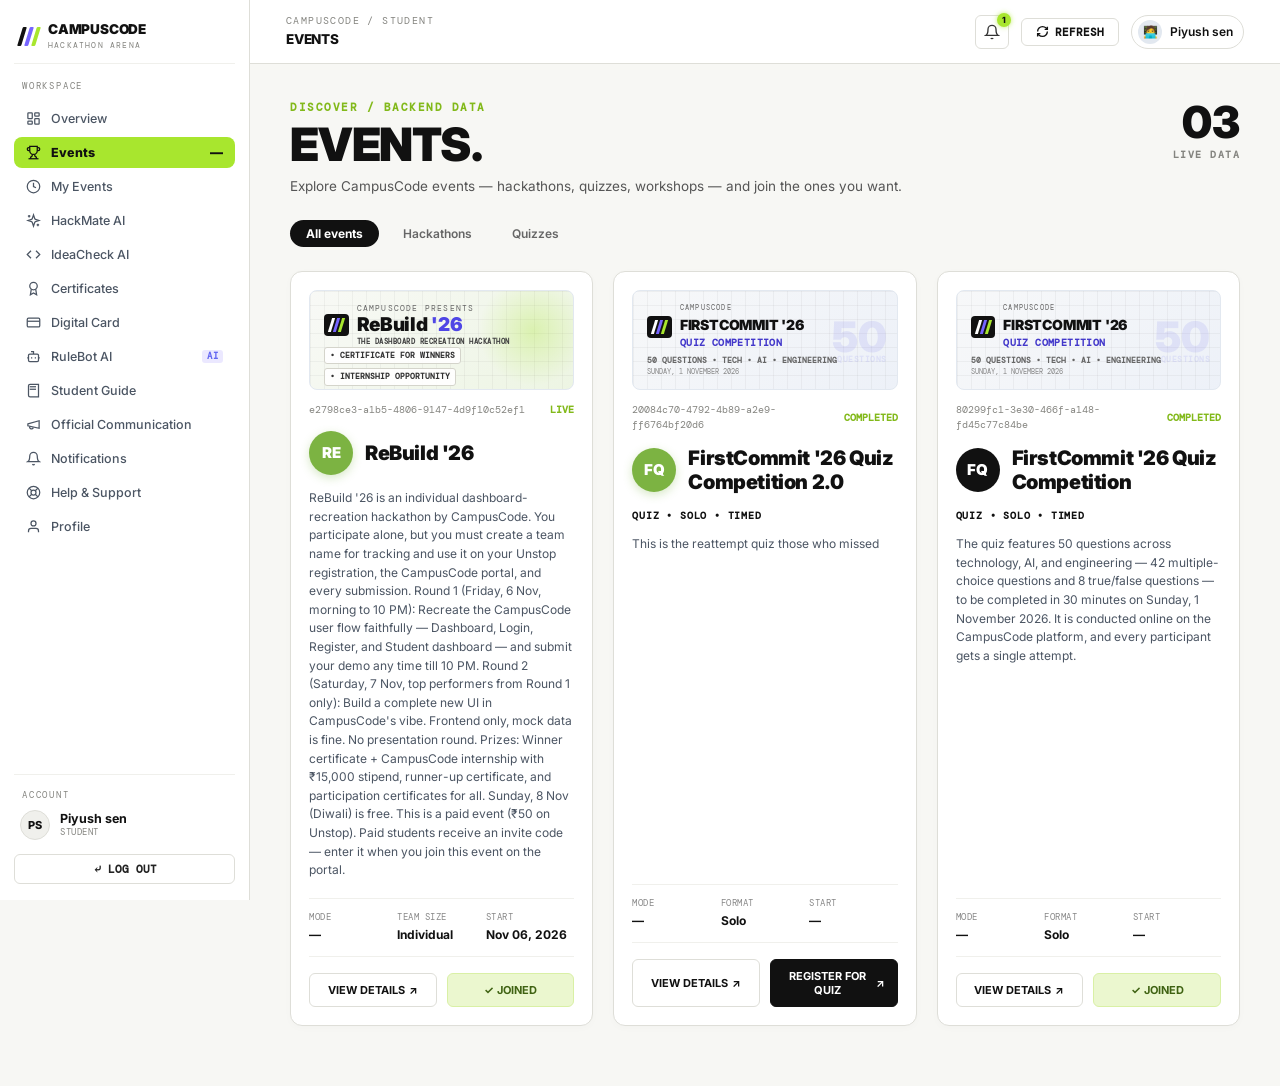
==== pages/student.html @ 217f9ce4 "Add files via upload" ====
<!DOCTYPE html>
<html lang="en">
<head>
  <meta charset="UTF-8">
  <meta name="viewport" content="width=device-width, initial-scale=1.0">
  <title>CampusCode — Student Arena</title>
  <link rel="icon" type="image/svg+xml" href="/favicon.svg?v=2">
  <link rel="preconnect" href="https://fonts.googleapis.com">
  <link rel="preconnect" href="https://fonts.gstatic.com" crossorigin>
  <link href="https://fonts.googleapis.com/css2?family=DM+Mono:ital,wght@0,300;0,400;0,500;0,700;1,400&family=Inter:wght@300;400;500;600;700;800;900&family=Space+Grotesk:wght@400;500;600;700&display=swap" rel="stylesheet">
  <style>
  
    *, *::before, *::after {
      box-sizing: border-box;
      margin: 0;
      padding: 0;
    }

    :root {
      --bg: #f7f7f4;
      --surface: #ffffff;
      --surface-soft: #f0f0ec;
      --text: #111111;
      --text-muted: #858580;
      --border: #deded8;
      --border-light: #e5e5df;
      --lime: #a8e62e;
      --lime-dark: #82b91a;
      --lime-soft: #ebf7cf;
      --lime-text: #3f6212;
      --purple: #7665ff;
      --purple-dark: #4f46e5;
      --sidebar-width: 250px;
      --topbar-height: 64px;
    }

    html, body {
      width: 100%;
      min-height: 100vh;
      background-color: var(--bg);
      color: var(--text);
      font-family: 'Inter', -apple-system, BlinkMacSystemFont, 'Segoe UI', Roboto, sans-serif;
      font-size: 14px;
      line-height: 1.5;
      -webkit-font-smoothing: antialiased;
      -moz-osx-font-smoothing: grayscale;
      overflow-x: hidden;
    }

    button, input, select, textarea {
      font-family: inherit;
    }

    
    .app-layout {
      display: flex;
      min-height: 100vh;
      width: 100%;
    }

    
    .sidebar {
      width: var(--sidebar-width);
      background-color: var(--surface);
      border-right: 1px solid var(--border);
      display: flex;
      flex-direction: column;
      justify-content: space-between;
      flex-shrink: 0;
      position: sticky;
      top: 0;
      height: 100vh;
      overflow-y: auto;
      padding: 20px 14px 16px 14px;
      z-index: 50;
    }

    .sidebar-top {
      display: flex;
      flex-direction: column;
      gap: 16px;
    }

    /* Logo Mark */
    .brand-header {
      display: flex;
      align-items: center;
      gap: 10px;
      padding: 2px 6px 12px 6px;
      text-decoration: none;
      color: var(--text);
      border-bottom: 1px solid #f0f0ec;
    }

    .brand-mark {
      display: inline-flex;
      align-items: center;
      gap: 3px;
    }

    .brand-mark span {
      display: block;
      width: 4px;
      height: 19px;
      border-radius: 1px;
      transform: skewX(-17deg);
    }

    .brand-mark span:nth-child(1) { background-color: #111; }
    .brand-mark span:nth-child(2) { background-color: var(--purple); }
    .brand-mark span:nth-child(3) { background-color: var(--lime); }

    .brand-text strong {
      font-size: 13.5px;
      font-weight: 900;
      letter-spacing: -0.2px;
      display: block;
      line-height: 1.1;
      color: #111;
    }

    .brand-text small {
      font-family: 'DM Mono', monospace;
      font-size: 8px;
      letter-spacing: 1.2px;
      color: var(--text-muted);
      display: block;
      margin-top: 2px;
    }

    .nav-section-label {
      font-family: 'DM Mono', monospace;
      font-size: 9px;
      letter-spacing: 1.8px;
      color: var(--text-muted);
      padding: 0 8px;
      margin-bottom: -6px;
      text-transform: uppercase;
    }

    /* Navigation Items */
    .nav-list {
      display: flex;
      flex-direction: column;
      gap: 3px;
      list-style: none;
    }

    .nav-item-btn {
      width: 100%;
      display: flex;
      align-items: center;
      justify-content: space-between;
      padding: 8px 12px;
      background: transparent;
      border: none;
      border-radius: 8px;
      color: #4b5563;
      font-size: 12.5px;
      font-weight: 500;
      cursor: pointer;
      text-align: left;
      transition: background 0.15s ease, color 0.15s ease, transform 0.1s ease;
    }

    .nav-item-btn:hover {
      background: #f7f7f4;
      color: #111;
    }

    .nav-item-btn .nav-left {
      display: flex;
      align-items: center;
      gap: 10px;
    }

    .nav-item-btn svg {
      width: 15px;
      height: 15px;
      stroke-width: 2;
      color: currentColor;
      flex-shrink: 0;
    }

    /* Active Nav Item: Pure Lime Pill with Right Arrow/Dash */
    .nav-item-btn.active {
      background-color: var(--lime);
      color: #111;
      font-weight: 800;
    }

    .nav-item-btn .indicator {
      display: none;
      font-size: 13px;
      font-weight: 900;
      line-height: 1;
    }

    .nav-item-btn.active .indicator {
      display: inline-block;
    }

    .ai-badge {
      background: rgba(118, 101, 255, 0.15);
      color: #6366f1;
      font-family: 'DM Mono', monospace;
      font-size: 8.5px;
      font-weight: 800;
      padding: 1px 5px;
      border-radius: 3px;
      letter-spacing: 0.5px;
    }

    /* Sidebar Bottom: Account Section */
    .sidebar-bottom {
      border-top: 1px solid #f0f0ec;
      padding-top: 14px;
      display: flex;
      flex-direction: column;
      gap: 10px;
    }

    .user-profile-row {
      display: flex;
      align-items: center;
      gap: 10px;
      padding: 4px 6px;
    }

    .user-avatar-circle {
      width: 30px;
      height: 30px;
      border-radius: 50%;
      background: #f0f0ec;
      border: 1px solid var(--border);
      color: #111;
      font-weight: 800;
      font-size: 11px;
      display: flex;
      align-items: center;
      justify-content: center;
      flex-shrink: 0;
    }

    .user-info-text strong {
      display: block;
      font-size: 12.5px;
      font-weight: 700;
      color: #111;
      line-height: 1.2;
    }

    .user-info-text small {
      display: block;
      font-family: 'DM Mono', monospace;
      font-size: 9px;
      color: var(--text-muted);
      letter-spacing: 0.5px;
    }

    .logout-btn {
      width: 100%;
      padding: 7px 12px;
      background: #fff;
      border: 1px solid var(--border);
      border-radius: 6px;
      font-family: 'DM Mono', monospace;
      font-size: 11px;
      font-weight: 700;
      color: #222;
      cursor: pointer;
      display: flex;
      align-items: center;
      justify-content: center;
      gap: 6px;
      transition: background 0.15s, border-color 0.15s;
    }

    .logout-btn:hover {
      background: #f7f7f4;
      border-color: #cfcfc8;
    }

    
    .main-wrapper {
      flex: 1;
      display: flex;
      flex-direction: column;
      min-width: 0;
    }

    .topbar {
      height: var(--topbar-height);
      background-color: var(--surface);
      border-bottom: 1px solid var(--border);
      display: flex;
      align-items: center;
      justify-content: space-between;
      padding: 0 36px;
      position: sticky;
      top: 0;
      z-index: 40;
    }

    .topbar-left {
      display: flex;
      flex-direction: column;
    }

    .topbar-breadcrumb {
      font-family: 'DM Mono', monospace;
      font-size: 9.5px;
      letter-spacing: 1.4px;
      color: var(--text-muted);
      text-transform: uppercase;
    }

    .topbar-title {
      font-size: 13.5px;
      font-weight: 800;
      letter-spacing: -0.2px;
      color: #111;
      margin-top: 1px;
      text-transform: uppercase;
    }

    .topbar-right {
      display: flex;
      align-items: center;
      gap: 12px;
    }

    .bell-btn {
      position: relative;
      width: 34px;
      height: 34px;
      border-radius: 6px;
      background: #fff;
      border: 1px solid var(--border);
      display: flex;
      align-items: center;
      justify-content: center;
      cursor: pointer;
      color: #333;
    }

    .bell-badge {
      position: absolute;
      top: -3px;
      right: -3px;
      background: var(--lime);
      color: #111;
      font-size: 8.5px;
      font-weight: 800;
      width: 14px;
      height: 14px;
      border-radius: 50%;
      display: flex;
      align-items: center;
      justify-content: center;
      box-shadow: 0 0 5px rgba(168, 230, 46, 0.7);
    }

    .refresh-btn {
      display: flex;
      align-items: center;
      gap: 6px;
      padding: 6px 14px;
      background: #fff;
      border: 1px solid var(--border);
      border-radius: 6px;
      font-family: 'DM Mono', monospace;
      font-size: 11px;
      font-weight: 700;
      color: #111;
      cursor: pointer;
      transition: background 0.15s;
    }

    .refresh-btn:hover {
      background: #f7f7f4;
    }

    .topbar-user {
      display: flex;
      align-items: center;
      gap: 8px;
      padding: 4px 10px 4px 6px;
      background: #fff;
      border: 1px solid var(--border);
      border-radius: 30px;
    }

    .topbar-user-avatar {
      width: 24px;
      height: 24px;
      border-radius: 50%;
      background: #e2e8f0;
      display: flex;
      align-items: center;
      justify-content: center;
      font-size: 12px;
    }

    .topbar-user-name {
      font-size: 12px;
      font-weight: 600;
      color: #111;
    }

    /* ----------------------------------------------------
       CONTENT CANVAS & TAB VIEWS
       ---------------------------------------------------- */
    .view-container {
      padding: 36px 40px 60px 40px;
      flex: 1;
    }

    .tab-view {
      display: none;
      animation: fadeIn 0.2s ease-out;
    }

    .tab-view.active {
      display: block;
    }

    @keyframes fadeIn {
      from { opacity: 0; transform: translateY(6px); }
      to { opacity: 1; transform: translateY(0); }
    }

    /* Standard View Hader */
    .view-header {
      display: flex;
      justify-content: space-between;
      align-items: flex-start;
      margin-bottom: 24px;
    }

    .view-sub-tag {
      font-family: 'DM Mono', monospace;
      font-size: 10.5px;
      font-weight: 700;
      letter-spacing: 1.5px;
      color: var(--lime-dark);
      text-transform: uppercase;
      display: block;
      margin-bottom: 4px;
    }

    .view-title {
      font-size: 46px;
      font-weight: 900;
      letter-spacing: -1.2px;
      line-height: 1.05;
      color: #111;
      margin-bottom: 8px;
    }

    .view-desc {
      color: #555;
      font-size: 13.5px;
      max-width: 680px;
    }

    .live-data-counter {
      text-align: right;
    }

    .live-data-number {
      font-size: 44px;
      font-weight: 900;
      line-height: 1;
      color: #111;
    }

    .live-data-label {
      font-family: 'DM Mono', monospace;
      font-size: 9.5px;
      font-weight: 700;
      letter-spacing: 1.5px;
      color: var(--text-muted);
      margin-top: 4px;
      display: block;
      text-transform: uppercase;
    }

    
    .filter-pills-row {
      display: flex;
      gap: 8px;
      margin-bottom: 24px;
    }

    .filter-pill {
      border: none;
      padding: 6px 16px;
      border-radius: 20px;
      font-size: 12px;
      font-weight: 600;
      cursor: pointer;
      background: transparent;
      color: #666;
      transition: all 0.15s;
    }

    .filter-pill.active {
      background: #111;
      color: #fff;
      font-weight: 700;
    }

    .events-grid {
      display: grid;
      grid-template-columns: repeat(3, 1fr);
      gap: 20px;
    }

    @media (max-width: 1200px) {
      .events-grid { grid-template-columns: repeat(2, 1fr); }
    }
    @media (max-width: 800px) {
      .events-grid { grid-template-columns: 1fr; }
    }

    .event-card {
      background: var(--surface);
      border: 1px solid var(--border);
      border-radius: 12px;
      padding: 18px;
      display: flex;
      flex-direction: column;
      justify-content: space-between;
      min-height: 520px;
      box-shadow: 0 2px 8px rgba(0,0,0,0.02);
    }

    /* Banner Components */
    .card-banner {
      width: 100%;
      height: 100px;
      border-radius: 8px;
      border: 1px solid #e2e8f0;
      position: relative;
      overflow: hidden;
      padding: 12px 14px;
      display: flex;
      flex-direction: column;
      justify-content: space-between;
      box-sizing: border-box;
      margin-bottom: 12px;
    }

    .card-banner-grid {
      position: absolute;
      top: 0; left: 0; right: 0; bottom: 0;
      background-image: linear-gradient(to right, rgba(0,0,0,0.04) 1px, transparent 1px), linear-gradient(to bottom, rgba(0,0,0,0.04) 1px, transparent 1px);
      background-size: 14px 14px;
      pointer-events: none;
    }

    .card-meta-bar {
      display: flex;
      justify-content: space-between;
      align-items: center;
      margin-bottom: 14px;
    }

    .card-hex-code {
      font-family: 'DM Mono', monospace;
      font-size: 10px;
      color: #858580;
    }

    .card-status-live {
      font-family: 'DM Mono', monospace;
      font-size: 10px;
      font-weight: 700;
      color: var(--lime-dark);
    }

    .card-title-row {
      display: flex;
      align-items: center;
      gap: 12px;
      margin-bottom: 14px;
    }

    .circle-avatar-badge {
      width: 44px;
      height: 44px;
      border-radius: 50%;
      display: flex;
      align-items: center;
      justify-content: center;
      font-weight: 900;
      font-size: 15px;
      flex-shrink: 0;
    }

    .circle-avatar-badge.green {
      background: #7cb342;
      color: #fff;
      box-shadow: 0 3px 10px rgba(124, 179, 66, 0.3);
    }

    .circle-avatar-badge.dark {
      background: #111;
      color: #fff;
    }

    .event-card-heading {
      font-size: 20px;
      font-weight: 900;
      letter-spacing: -0.4px;
      color: #111;
      line-height: 1.2;
    }

    .card-sub-mode {
      font-family: 'DM Mono', monospace;
      font-size: 10px;
      font-weight: 700;
      color: #111;
      letter-spacing: 0.8px;
      margin-top: 2px;
      margin-bottom: 12px;
    }

    .event-card-desc {
      font-size: 12px;
      color: #4b5563;
      line-height: 1.55;
      margin-bottom: 18px;
    }

    .card-stats-row {
      display: grid;
      grid-template-columns: repeat(3, 1fr);
      padding: 12px 0;
      border-top: 1px solid #f0f0ec;
      border-bottom: 1px solid #f0f0ec;
      margin-bottom: 16px;
    }

    .card-stat-col small {
      display: block;
      font-family: 'DM Mono', monospace;
      font-size: 9px;
      color: #888;
      letter-spacing: 0.5px;
      text-transform: uppercase;
      margin-bottom: 2px;
    }

    .card-stat-col strong {
      display: block;
      font-size: 12px;
      font-weight: 700;
      color: #111;
    }

    .card-actions-row {
      display: flex;
      gap: 10px;
    }

    .btn-view-details {
      flex: 1;
      padding: 9px 12px;
      background: #fff;
      border: 1px solid var(--border);
      border-radius: 6px;
      font-size: 11px;
      font-weight: 700;
      color: #111;
      cursor: pointer;
      display: inline-flex;
      align-items: center;
      justify-content: center;
      gap: 4px;
      transition: background 0.15s;
    }

    .btn-view-details:hover {
      background: #f7f7f4;
    }

    .btn-joined {
      flex: 1;
      padding: 9px 12px;
      background: var(--lime-soft);
      border: 1px solid #d9f0a5;
      border-radius: 6px;
      font-size: 11px;
      font-weight: 700;
      color: var(--lime-text);
      cursor: default;
      display: inline-flex;
      align-items: center;
      justify-content: center;
      gap: 4px;
    }

    .btn-register-dark {
      flex: 1;
      padding: 9px 12px;
      background: #111;
      border: 1px solid #111;
      border-radius: 6px;
      font-size: 11px;
      font-weight: 700;
      color: #fff;
      cursor: pointer;
      display: inline-flex;
      align-items: center;
      justify-content: center;
      gap: 4px;
      transition: opacity 0.15s;
    }

    .btn-register-dark:hover {
      opacity: 0.9;
    }

    
    .my-events-grid {
      display: grid;
      grid-template-columns: repeat(2, 1fr);
      gap: 24px;
    }

    @media (max-width: 900px) {
      .my-events-grid { grid-template-columns: 1fr; }
    }

    .my-event-card {
      background: var(--surface);
      border: 1px solid var(--border);
      border-radius: 12px;
      padding: 20px;
      display: flex;
      flex-direction: column;
      box-shadow: 0 2px 8px rgba(0,0,0,0.02);
    }

    .gradient-accent-line {
      width: 100%;
      height: 2px;
      background: linear-gradient(to right, #6366f1, #a855f7);
      margin-top: -8px;
      margin-bottom: 12px;
      border-radius: 2px;
    }

    .my-event-reg-row {
      display: flex;
      justify-content: space-between;
      align-items: center;
      margin-bottom: 16px;
    }

    .reg-label {
      font-family: 'DM Mono', monospace;
      font-size: 10px;
      color: #858580;
      letter-spacing: 0.8px;
    }

    .reg-code {
      font-family: 'DM Mono', monospace;
      font-size: 10.5px;
      color: var(--lime-dark);
      font-weight: 600;
    }

    .my-event-status-block {
      margin-top: 14px;
      margin-bottom: 20px;
      display: flex;
      flex-direction: column;
      gap: 4px;
    }

    .my-event-field-row {
      display: flex;
      align-items: center;
      gap: 6px;
      font-size: 12.5px;
    }

    .my-event-field-row .field-tag {
      font-family: 'DM Mono', monospace;
      font-size: 10px;
      color: #858580;
      letter-spacing: 0.5px;
    }

    .my-event-field-row .field-val-registered {
      font-weight: 700;
      color: #6b7280;
      font-size: 11px;
    }

    .my-event-field-row .field-val-team {
      font-weight: 800;
      color: #111;
      font-size: 12px;
    }

    .btn-open-journey {
      width: fit-content;
      padding: 10px 22px;
      background: var(--lime);
      color: #111;
      border: none;
      border-radius: 6px;
      font-size: 12px;
      font-weight: 800;
      cursor: pointer;
      display: inline-flex;
      align-items: center;
      gap: 6px;
      transition: transform 0.1s, box-shadow 0.15s;
    }

    .btn-open-journey:hover {
      box-shadow: 0 4px 12px rgba(168, 230, 46, 0.4);
      transform: translateY(-1px);
    }

    
    .hackmate-selector-card {
      background: var(--surface);
      border: 1px solid var(--border);
      border-radius: 10px;
      padding: 16px 24px;
      display: flex;
      justify-content: space-between;
      align-items: center;
      margin-bottom: 24px;
    }

    .hackmate-selector-label {
      font-family: 'DM Mono', monospace;
      font-size: 11px;
      font-weight: 700;
      letter-spacing: 1px;
      color: #333;
      text-transform: uppercase;
    }

    .hackmate-select {
      background: #fff;
      border: 1px solid var(--border);
      border-radius: 6px;
      padding: 8px 16px;
      font-size: 12.5px;
      color: #333;
      outline: none;
      cursor: pointer;
      min-width: 280px;
    }

    .hackmate-empty-box {
      background: #fafaf7;
      border: 1px dashed var(--border);
      border-radius: 12px;
      min-height: 280px;
      display: flex;
      flex-direction: column;
      align-items: center;
      justify-content: center;
      text-align: center;
      padding: 40px 20px;
    }

    .empty-box-title {
      font-family: 'DM Mono', monospace;
      font-size: 12px;
      font-weight: 800;
      letter-spacing: 1.2px;
      color: #444;
      margin: 14px 0 6px 0;
      text-transform: uppercase;
    }

    .empty-box-desc {
      font-size: 12.5px;
      color: #888;
      max-width: 460px;
    }

    /* HackMate Results */
    .hackmate-active-results {
      display: none;
      flex-direction: column;
      gap: 16px;
    }

    .hackmate-candidates-grid {
      display: grid;
      grid-template-columns: repeat(auto-fit, minmax(300px, 1fr));
      gap: 16px;
    }

    .candidate-card {
      background: #fff;
      border: 1px solid var(--border);
      border-radius: 10px;
      padding: 18px;
    }

    
    .ideacheck-columns {
      display: grid;
      grid-template-columns: 2fr 1fr;
      gap: 20px;
      margin-bottom: 24px;
    }

    @media (max-width: 960px) {
      .ideacheck-columns { grid-template-columns: 1fr; }
    }

    .ideacheck-input-card {
      background: var(--surface);
      border: 1px solid var(--border);
      border-radius: 10px;
      padding: 24px;
      display: flex;
      flex-direction: column;
      justify-content: space-between;
    }

    .ideacheck-card-header {
      display: flex;
      justify-content: space-between;
      align-items: flex-start;
      margin-bottom: 14px;
    }

    .gemini-badge {
      background: #f0f4e8;
      color: #65a30d;
      font-family: 'DM Mono', monospace;
      font-size: 10px;
      font-weight: 700;
      padding: 4px 10px;
      border-radius: 4px;
      letter-spacing: 0.5px;
    }

    .ideacheck-textarea-wrapper {
      position: relative;
      margin-bottom: 16px;
    }

    .ideacheck-textarea {
      width: 100%;
      height: 160px;
      padding: 14px;
      border: 1px solid var(--border);
      border-radius: 6px;
      font-family: 'Inter', sans-serif;
      font-size: 13px;
      line-height: 1.5;
      color: #111;
      resize: vertical;
      outline: none;
      transition: border-color 0.15s;
    }

    .ideacheck-textarea:focus {
      border-color: #111;
    }

    .ideacheck-bottom-row {
      display: flex;
      justify-content: space-between;
      align-items: center;
    }

    .char-count {
      font-family: 'DM Mono', monospace;
      font-size: 11px;
      color: #888;
    }

    .btn-check-idea {
      padding: 10px 20px;
      background: var(--lime);
      color: #111;
      border: none;
      border-radius: 6px;
      font-size: 12px;
      font-weight: 800;
      cursor: pointer;
      display: inline-flex;
      align-items: center;
      gap: 6px;
      transition: transform 0.1s, box-shadow 0.15s;
    }

    .btn-check-idea:hover {
      box-shadow: 0 4px 12px rgba(168, 230, 46, 0.4);
      transform: translateY(-1px);
    }

    /* How It Works Card */
    .how-it-works-card {
      background: var(--surface);
      border: 1px solid var(--border);
      border-radius: 10px;
      padding: 24px;
    }

    .how-header {
      font-family: 'DM Mono', monospace;
      font-size: 10.5px;
      font-weight: 700;
      letter-spacing: 1.2px;
      color: var(--text-muted);
      text-transform: uppercase;
      margin-bottom: 20px;
    }

    .step-flow-item {
      display: flex;
      gap: 12px;
    }

    .step-num-box {
      width: 26px;
      height: 26px;
      background: #111;
      color: #fff;
      border-radius: 4px;
      display: flex;
      align-items: center;
      justify-content: center;
      font-family: 'DM Mono', monospace;
      font-size: 11px;
      font-weight: 800;
      flex-shrink: 0;
    }

    .step-content strong {
      display: block;
      font-size: 12px;
      font-weight: 800;
      color: #111;
      margin-bottom: 2px;
      letter-spacing: 0.2px;
    }

    .step-content p {
      font-size: 11px;
      color: #666;
      line-height: 1.45;
    }

    .step-connector-line {
      width: 1px;
      height: 22px;
      border-left: 1px dashed #deded8;
      margin-left: 13px;
      margin-top: 3px;
      margin-bottom: 3px;
    }

    /* Idea Report Area (Bottom Card) */
    .idea-report-box {
      background: var(--surface);
      border: 1px solid var(--border);
      border-radius: 10px;
      min-height: 220px;
      display: flex;
      flex-direction: column;
      align-items: center;
      justify-content: center;
      text-align: center;
      padding: 40px 20px;
    }

    .report-placeholder-icon {
      width: 36px;
      height: 36px;
      background: #111;
      border-radius: 6px;
      display: flex;
      align-items: center;
      justify-content: center;
      color: var(--lime);
      font-size: 16px;
    }

    .report-placeholder-title {
      font-family: 'DM Mono', monospace;
      font-size: 12.5px;
      font-weight: 800;
      letter-spacing: 1px;
      color: #111;
      margin: 14px 0 4px 0;
      text-transform: uppercase;
    }

    .report-placeholder-desc {
      font-size: 12px;
      color: #888;
    }

    
    .certificates-container {
      max-width: 520px;
    }

    .certificate-card {
      background: var(--surface);
      border: 1px solid var(--border);
      border-radius: 10px;
      padding: 24px;
      box-shadow: 0 2px 8px rgba(0,0,0,0.02);
    }

    .cert-top-row {
      display: flex;
      justify-content: space-between;
      align-items: center;
      margin-bottom: 18px;
    }

    .cert-type-tag {
      font-family: 'DM Mono', monospace;
      font-size: 10px;
      letter-spacing: 1.2px;
      color: var(--text-muted);
      text-transform: uppercase;
    }

    .cert-icons-group {
      display: flex;
      align-items: center;
      gap: 10px;
    }

    .cert-check-circle {
      width: 22px;
      height: 22px;
      border-radius: 50%;
      background: var(--lime);
      color: #111;
      display: flex;
      align-items: center;
      justify-content: center;
      font-size: 12px;
      font-weight: 900;
    }

    .cert-title {
      font-size: 20px;
      font-weight: 900;
      letter-spacing: -0.3px;
      color: #111;
      margin-bottom: 4px;
    }

    .cert-issue-date {
      color: #777;
      font-size: 12.5px;
      margin-bottom: 18px;
    }

    .cert-code-stamp {
      font-family: 'DM Mono', monospace;
      font-size: 14px;
      font-weight: 800;
      letter-spacing: 1.5px;
      color: #111;
      margin-bottom: 24px;
      display: block;
    }

    .cert-actions-row {
      display: flex;
      gap: 12px;
    }

    .btn-download-pdf {
      padding: 10px 18px;
      background: var(--lime);
      color: #111;
      border: none;
      border-radius: 6px;
      font-size: 11.5px;
      font-weight: 800;
      cursor: pointer;
      display: inline-flex;
      align-items: center;
      gap: 6px;
      transition: transform 0.1s, box-shadow 0.15s;
    }

    .btn-download-pdf:hover {
      box-shadow: 0 4px 12px rgba(168, 230, 46, 0.4);
      transform: translateY(-1px);
    }

    .btn-copy-verify {
      padding: 10px 18px;
      background: #fff;
      border: 1px solid var(--border);
      border-radius: 6px;
      font-size: 11.5px;
      font-weight: 700;
      color: #111;
      cursor: pointer;
      display: inline-flex;
      align-items: center;
      gap: 6px;
      transition: background 0.15s;
    }

    .btn-copy-verify:hover {
      background: #f7f7f4;
    }

    
    .toast-pill {
      position: fixed;
      top: 24px;
      right: 24px;
      background: #111;
      color: #fff;
      border: 1px solid rgba(255,255,255,0.2);
      border-radius: 30px;
      padding: 10px 20px;
      font-size: 12px;
      font-weight: 600;
      display: flex;
      align-items: center;
      gap: 8px;
      box-shadow: 0 10px 30px rgba(0,0,0,0.25);
      z-index: 9999;
      transform: translateY(-20px);
      opacity: 0;
      transition: transform 0.25s cubic-bezier(0.16, 1, 0.3, 1), opacity 0.25s ease;
      pointer-events: none;
    }

    .toast-pill.show {
      transform: translateY(0);
      opacity: 1;
    }
  </style>
</head>
<body>

  <div class="app-layout">

    
    <aside class="sidebar">
      <div class="sidebar-top">
        <!-- Logo Header -->
        <a href="/" class="brand-header">
          <div class="brand-mark" aria-hidden="true">
            <span></span>
            <span></span>
            <span></span>
          </div>
          <div class="brand-text">
            <strong>CAMPUSCODE</strong>
            <small>HACKATHON ARENA</small>
          </div>
        </a>


        <span class="nav-section-label">WORKSPACE</span>

        <ul class="nav-list">
          <li>
            <button type="button" class="nav-item-btn" data-tab="overview">
              <span class="nav-left">
                <!-- Dashboard Icon -->
                <svg viewBox="0 0 24 24" fill="none" stroke="currentColor"><rect width="7" height="9" x="3" y="3" rx="1"/><rect width="7" height="5" x="14" y="3" rx="1"/><rect width="7" height="9" x="14" y="12" rx="1"/><rect width="7" height="5" x="3" y="16" rx="1"/></svg>
                <span>Overview</span>
              </span>
              <span class="indicator">—</span>
            </button>
          </li>
          <li>
            <button type="button" class="nav-item-btn active" data-tab="events">
              <span class="nav-left">
                <!-- Trophy Icon -->
                <svg viewBox="0 0 24 24" fill="none" stroke="currentColor"><path d="M6 9H4.5a2.5 2.5 0 0 1 0-5H6"/><path d="M18 9h1.5a2.5 2.5 0 0 0 0-5H18"/><path d="M4 22h16"/><path d="M10 14.66V17c0 .55-.47.98-.97 1.21C7.85 18.75 7 20.24 7 22"/><path d="M14 14.66V17c0 .55.47.98.97 1.21C16.15 18.75 17 20.24 17 22"/><path d="M18 2H6v7a6 6 0 0 0 12 0V2Z"/></svg>
                <span>Events</span>
              </span>
              <span class="indicator">—</span>
            </button>
          </li>
          <li>
            <button type="button" class="nav-item-btn" data-tab="my-events">
              <span class="nav-left">
                <!-- Clock / History Icon -->
                <svg viewBox="0 0 24 24" fill="none" stroke="currentColor"><circle cx="12" cy="12" r="10"/><polyline points="12 6 12 12 16 14"/></svg>
                <span>My Events</span>
              </span>
              <span class="indicator">—</span>
            </button>
          </li>
          <li>
            <button type="button" class="nav-item-btn" data-tab="hackmate-ai">
              <span class="nav-left">
             
                <svg viewBox="0 0 24 24" fill="none" stroke="currentColor"><path d="m12 3-1.912 5.813a2 2 0 0 1-1.275 1.275L3 12l5.813 1.912a2 2 0 0 1 1.275 1.275L12 21l1.912-5.813a2 2 0 0 1 1.275-1.275L21 12l-5.813-1.912a2 2 0 0 1-1.275-1.275L12 3Z"/><path d="M5 3v4"/><path d="M19 17v4"/><path d="M3 5h4"/><path d="M17 19h4"/></svg>
          <span>HackMate AI</span>
              </span>
              <span class="indicator">→</span >
       </button>
          </li>
          <li>
            <button type="button" class="nav-item-btn" data-tab="ideacheck-ai">
              <span class="nav-left">
                
                <svg viewBox="0 0 24 24" fill="none" stroke="currentColor"><polyline points="16 18 22 12 16 6"/><polyline points="8 6 2 12 8 18"/></svg>
    <span>IdeaCheck AI</span>
              </span>
              <span class="indicator">→</span >
            </button>
          </li>
          <li>
            <button type="button" class="nav-item-btn" data-tab="certificates">
              <span class="nav-left">
              
                <svg viewBox="0 0 24 24" fill="none" stroke="currentColor"><circle cx="12" cy="8" r="6"/><path d="M15.477 12.89 17 22l-5-3-5 3 1.523-9.11"/></svg>
    <span>Certificates</span>
              </span>
              <span class="indicator">→</span >
            </button>
          </li>
          <li>
            <button type="button" class="nav-item-btn" data-tab="digital-card">
              <span class="nav-left">
               
                <svg viewBox="0 0 24 24" fill="none" stroke="currentColor"><rect width="20" height="14" x="2" y="5" rx="2"/><line x1="2" x2="22" y1="10" y2="10"/></svg>
                <span>Digital Card</span>
              </span>
              <span class="indicator">→</span >
      </button>
          </li>
          <li>
            <button type="button" class="nav-item-btn" data-tab="rulebot-ai">
              <span class="nav-left">
         
                <svg viewBox="0 0 24 24" fill="none" stroke="currentColor"><path d="M12 8V4H8"/><rect width="16" height="12" x="4" y="8" rx="2"/><path d="M2 14h2"/><path d="M20 14h2"/><path d="M15 13v2"/><path d="M9 13v2"/></svg>
        <span>RuleBot AI</span>
              </span>
              <span class="ai-badge">AI</span>
            </button>
          </li>
          <li>
            <button type="button" class="nav-item-btn" data-tab="student-guide">
              <span class="nav-left">
              
                <svg viewBox="0 0 24 24" fill="none" stroke="currentColor"><path d="M4 19.5v-15A2.5 2.5 0 0 1 6.5 2H20v20H6.5a2.5 2.5 0 0 1-2.5-2.5Z"/><path d="M6 6h10"/><path d="M6 10h10"/></svg>
                <span>Student Guide</span>
              </span>
       <span class="indicator">→</span >
            </button>
          </li>
          <li>
            <button type="button" class="nav-item-btn" data-tab="official-communication">
              <span class="nav-left">
               
                <svg viewBox="0 0 24 24" fill="none" stroke="currentColor"><path d="m3 11 18-5v12L3 14v-3z"/><path d="M11.6 16.8a3 3 0 1 1-5.8-1.6"/></svg>
     <span>Official Communication</span>
              </span>
              <span class="indicator">→</span >
            </button>
          </li>
          <li>
            <button type="button" class="nav-item-btn" data-tab="notifications">
              <span class="nav-left">
          
                <svg viewBox="0 0 24 24" fill="none" stroke="currentColor"><path d="M6 8a6 6 0 0 1 12 0c0 7 3 9 3 9H3s3-2 3-9"/><path d="M10.3 21a1.94 1.94 0 0 0 3.4 0"/></svg>
                <span>Notifications</span>
              </span>
              <span class="indicator">→</span >
            </button>
          </li>
          <li>
            <button type="button" class="nav-item-btn" data-tab="help-support">
              <span class="nav-left">
              
                <svg viewBox="0 0 24 24" fill="none" stroke="currentColor"><circle cx="12" cy="12" r="10"/><path d="m4.93 4.93 4.24 4.24"/><path d="m14.83 9.17 4.24-4.24"/><path d="m14.83 14.83 4.24 4.24"/><path d="m9.17 14.83-4.24 4.24"/><circle cx="12" cy="12" r="4"/></svg>
                <span>Help & Support</span>
              </span>
              <span class="indicator">→</span >
            </button>
          </li>
          <li>
            <button type="button" class="nav-item-btn" data-tab="profile">
              <span class="nav-left">
     
                <svg viewBox="0 0 24 24" fill="none" stroke="currentColor"><circle cx="12" cy="7" r="4"/><path d="M20 21v-2a4 4 0 0 0-4-4H8a4 4 0 0 0-4 4v2"/></svg>
                <span>Profile</span>
              </span>
              <span class="indicator">→</span >
            </button>
          </li>
        </ul>
      </div>

      <!-- ACCOUNT FOOTER (EXACT 1:1 TO SCREENSHOTS) -->
      <div class="sidebar-bottom">
        <span class="nav-section-label">ACCOUNT</span>
        <div class="user-profile-row">
          <div class="user-avatar-circle">PS</div>
          <div class="user-info-text">
            <strong>Piyush sen</strong>
            <small>STUDENT</small>
          </div>
        </div>
        <button type="button" class="logout-btn" onclick="handleLogout()">
          <span>⤶</span>
          <span>LOG OUT</span>
        </button>
      </div>
    </aside>

    
    <div class="main-wrapper">

      <!-- TOPBAR (EXACT BREADCRUMB + ACTIONS) -->
      <header class="topbar">
        <div class="topbar-left">
          <span class="topbar-breadcrumb">CAMPUSCODE / STUDENT</span>
          <span class="topbar-title" id="topbar-title">EVENTS</span>
        </div>
        <div class="topbar-right">
          <!-- Bell with Notification Badge 1 -->
          <button type="button" class="bell-btn" title="Notifications" onclick="switchTab('notifications')">
            <svg width="16" height="16" viewBox="0 0 24 24" fill="none" stroke="currentColor" stroke-width="2"><path d="M6 8a6 6 0 0 1 12 0c0 7 3 9 3 9H3s3-2 3-9"/><path d="M10.3 21a1.94 1.94 0 0 0 3.4 0"/></svg>
            <span class="bell-badge">1</span>
          </button>

          <!-- REFRESH Button -->
          <button type="button" class="refresh-btn" onclick="handleRefresh()">
            <svg width="13" height="13" viewBox="0 0 24 24" fill="none" stroke="currentColor" stroke-width="2.5"><path d="M3 12a9 9 0 0 1 9-9 9.75 9.75 0 0 1 6.74 2.74L21 8"/><path d="M21 3v5h-5"/><path d="M21 12a9 9 0 0 1-9 9 9.75 9.75 0 0 1-6.74-2.74L3 16"/><path d="M8 16H3v5"/></svg>
            <span>REFRESH</span>
          </button>

          <!-- User Pill: Avatar + Piyush sen -->
          <div class="topbar-user" onclick="switchTab('profile')" style="cursor: pointer;">
            <div class="topbar-user-avatar">🧑‍💻</div>
            <span class="topbar-user-name">Piyush sen</span>
          </div>
        </div>
      </header>

      <!-- VIEW CONTAINER -->
      <main class="view-container">

        <!-- ====================================================
             VIEW 1: EVENTS (HACKATHON ARENA)
             ==================================================== -->
        <section id="tab-events" class="tab-view active">
          <!-- View Header -->
          <div class="view-header">
            <div>
              <span class="view-sub-tag">DISCOVER / BACKEND DATA</span>
              <h1 class="view-title">EVENTS.</h1>
              <p class="view-desc">Explore CampusCode events — hackathons, quizzes, workshops — and join the ones you want.</p>
            </div>
            <div class="live-data-counter">
              <span class="live-data-number">03</span>
              <span class="live-data-label">LIVE DATA</span>
            </div>
          </div>

          <!-- Filter Pills -->
          <div class="filter-pills-row">
            <button type="button" class="filter-pill active" onclick="filterEvents('all', this)">All events</button>
            <button type="button" class="filter-pill" onclick="filterEvents('hackathons', this)">Hackathons</button>
            <button type="button" class="filter-pill" onclick="filterEvents('quizzes', this)">Quizzes</button>
          </div>

          <!-- 3 Events Cards Grid -->
          <div class="events-grid">

            <!-- CARD 1: ReBuild '26 -->
            <div class="event-card" data-category="hackathons">
              <div>
                <!-- Banner Graphic -->
                <div class="card-banner" style="background: linear-gradient(135deg, #f8f9f6 0%, #edf5e3 100%);">
                  <div class="card-banner-grid"></div>
                  <div style="position: relative; z-index: 1; display: flex; align-items: center; gap: 8px;">
                    <div style="background: #111; border-radius: 4px; padding: 4px 6px; display: flex; gap: 2.5px;">
                      <span style="width: 2.5px; height: 14px; background: #fff; transform: skewX(-17deg); display: block;"></span>
                      <span style="width: 2.5px; height: 14px; background: var(--purple); transform: skewX(-17deg); display: block;"></span>
                      <span style="width: 2.5px; height: 14px; background: var(--lime); transform: skewX(-17deg); display: block;"></span>
                    </div>
                    <div>
                      <span style="font-family: 'DM Mono', monospace; font-size: 7.5px; letter-spacing: 1.2px; color: #666; text-transform: uppercase; display: block;">CAMPUSCODE PRESENTS</span>
                      <strong style="font-size: 19px; font-weight: 900; color: #111; letter-spacing: -0.3px; line-height: 1;">ReBuild <span style="color: #4f46e5;">'26</span></strong>
                      <span style="font-family: 'DM Mono', monospace; font-size: 7px; font-weight: 800; color: #444; letter-spacing: 0.5px; text-transform: uppercase; display: block; margin-top: 1px;">THE DASHBOARD RECREATION HACKATHON</span>
                    </div>
                  </div>
                  <div style="position: relative; z-index: 1; display: flex; gap: 4px; flex-wrap: wrap;">
                    <span style="background: rgba(255,255,255,0.9); border: 1px solid #d4d4cb; padding: 2px 5px; border-radius: 3px; font-size: 7.5px; font-family: 'DM Mono'; color: #333; font-weight: 600;">• CERTIFICATE FOR WINNERS</span>
                    <span style="background: rgba(255,255,255,0.9); border: 1px solid #d4d4cb; padding: 2px 5px; border-radius: 3px; font-size: 7.5px; font-family: 'DM Mono'; color: #333; font-weight: 600;">• INTERNSHIP OPPORTUNITY</span>
                    <span style="background: rgba(255,255,255,0.9); border: 1px solid #d4d4cb; padding: 2px 5px; border-radius: 3px; font-size: 7.5px; font-family: 'DM Mono'; color: #333; font-weight: 600;">• REGISTER BY 5 NOV 2026</span>
                  </div>
                  <div style="position: absolute; right: -15px; top: -15px; width: 110px; height: 110px; border-radius: 50%; background: radial-gradient(circle, rgba(168,230,46,0.3) 0%, rgba(255,255,255,0) 70%); pointer-events: none;"></div>
                </div>

                <div class="card-meta-bar">
                  <span class="card-hex-code">e2798ce3-a1b5-4806-9147-4d9f10c52ef1</span>
                  <span class="card-status-live">LIVE</span>
                </div>

                <div class="card-title-row">
                  <div class="circle-avatar-badge green">RE</div>
                  <h3 class="event-card-heading">ReBuild '26</h3>
                </div>

                <p class="event-card-desc">
                  ReBuild '26 is an individual dashboard-recreation hackathon by CampusCode. You participate alone, but you must create a team name for tracking and use it on your Unstop registration, the CampusCode portal, and every submission. Round 1 (Friday, 6 Nov, morning to 10 PM): Recreate the CampusCode user flow faithfully — Dashboard, Login, Register, and Student dashboard — and submit your demo any time till 10 PM. Round 2 (Saturday, 7 Nov, top performers from Round 1 only): Build a complete new UI in CampusCode's vibe. Frontend only, mock data is fine. No presentation round. Prizes: Winner certificate + CampusCode internship with ₹15,000 stipend, runner-up certificate, and participation certificates for all. Sunday, 8 Nov (Diwali) is free. This is a paid event (₹50 on Unstop). Paid students receive an invite code — enter it when you join this event on the portal.
                </p>
              </div>

              <div>
                <div class="card-stats-row">
                  <div class="card-stat-col">
                    <small>MODE</small>
                    <strong>—</strong>
                  </div>
                  <div class="card-stat-col">
                    <small>TEAM SIZE</small>
                    <strong>Individual</strong>
                  </div>
                  <div class="card-stat-col">
                    <small>START</small>
                    <strong>Nov 06, 2026</strong>
                  </div>
                </div>

                <div class="card-actions-row">
                  <button type="button" class="btn-view-details" onclick="showToast('Event Details: ReBuild 26 Hackathon')">
                    <span>VIEW DETAILS</span>
                    <b>↗</b>
                  </button>
                  <button type="button" class="btn-joined" onclick="switchTab('my-events')">
                    <span>✓ JOINED</span>
                  </button>
                </div>
              </div>
            </div>

            <!-- CARD 2: FirstCommit '26 Quiz Competition 2.0 -->
            <div class="event-card" data-category="quizzes">
              <div>
                <!-- Banner Graphic -->
                <div class="card-banner" style="background: linear-gradient(135deg, #f7f8f9 0%, #edf1f8 100%);">
                  <div class="card-banner-grid"></div>
                  <div style="position: relative; z-index: 1; display: flex; align-items: center; gap: 8px;">
                    <div style="background: #111; border-radius: 4px; padding: 4px 6px; display: flex; gap: 2.5px;">
                      <span style="width: 2.5px; height: 14px; background: #fff; transform: skewX(-17deg); display: block;"></span>
                      <span style="width: 2.5px; height: 14px; background: var(--purple); transform: skewX(-17deg); display: block;"></span>
                      <span style="width: 2.5px; height: 14px; background: var(--lime); transform: skewX(-17deg); display: block;"></span>
                    </div>
                    <div>
                      <span style="font-family: 'DM Mono', monospace; font-size: 7px; letter-spacing: 1.2px; color: #666; text-transform: uppercase; display: block;">CAMPUSCODE</span>
                      <strong style="font-size: 14px; font-weight: 900; color: #111; letter-spacing: -0.2px; line-height: 1;">FIRSTCOMMIT '26</strong>
                      <span style="font-family: 'DM Mono', monospace; font-size: 9.5px; font-weight: 800; color: #4338ca; letter-spacing: 0.4px; display: block; margin-top: 1px;">QUIZ COMPETITION</span>
                    </div>
                  </div>
                  <div style="position: relative; z-index: 1; display: flex; flex-direction: column; gap: 1px;">
                    <span style="font-size: 7.5px; font-family: 'DM Mono'; color: #666; font-weight: 700;">50 QUESTIONS • TECH • AI • ENGINEERING</span>
                    <span style="font-size: 7px; font-family: 'DM Mono'; color: #888;">SUNDAY, 1 NOVEMBER 2026</span>
                  </div>
                  <div style="position: absolute; right: 10px; top: 50%; transform: translateY(-50%); font-size: 42px; font-weight: 900; color: rgba(99, 102, 241, 0.12); pointer-events: none; line-height: 0.9; text-align: right;">
                    50<span style="display: block; font-size: 8px; font-family: 'DM Mono'; letter-spacing: 0.5px;">QUESTIONS</span>
                  </div>
                </div>

                <div class="card-meta-bar">
                  <span class="card-hex-code">20084c70-4792-4b89-a2e9-ff6764bf20d6</span>
                  <span class="card-status-live" style="color: var(--lime-dark);">COMPLETED</span>
                </div>

                <div class="card-title-row">
                  <div class="circle-avatar-badge green">FQ</div>
                  <div>
                    <h3 class="event-card-heading">FirstCommit '26 Quiz Competition 2.0</h3>
                  </div>
                </div>
                <div class="card-sub-mode">QUIZ • SOLO • TIMED</div>

                <p class="event-card-desc">
                  This is the reattempt quiz those who missed
                </p>
              </div>

              <div>
                <div class="card-stats-row">
                  <div class="card-stat-col">
                    <small>MODE</small>
                    <strong>—</strong>
                  </div>
                  <div class="card-stat-col">
                    <small>FORMAT</small>
                    <strong>Solo</strong>
                  </div>
                  <div class="card-stat-col">
                    <small>START</small>
                    <strong>—</strong>
                  </div>
                </div>

                <div class="card-actions-row">
                  <button type="button" class="btn-view-details" onclick="showToast('Viewing FirstCommit 2.0 Details')">
                    <span>VIEW DETAILS</span>
                    <b>↗</b>
                  </button>
                  <button type="button" class="btn-register-dark" onclick="showToast('Registration window completed', 'info')">
                    <span>REGISTER FOR QUIZ</span>
                    <b>↗</b>
                  </button>
                </div>
              </div>
            </div>

            <!-- CARD 3: FirstCommit '26 Quiz Competition -->
            <div class="event-card" data-category="quizzes">
              <div>
                <!-- Banner Graphic -->
                <div class="card-banner" style="background: linear-gradient(135deg, #f7f8f9 0%, #edf1f8 100%);">
                  <div class="card-banner-grid"></div>
                  <div style="position: relative; z-index: 1; display: flex; align-items: center; gap: 8px;">
                    <div style="background: #111; border-radius: 4px; padding: 4px 6px; display: flex; gap: 2.5px;">
                      <span style="width: 2.5px; height: 14px; background: #fff; transform: skewX(-17deg); display: block;"></span>
                      <span style="width: 2.5px; height: 14px; background: var(--purple); transform: skewX(-17deg); display: block;"></span>
                      <span style="width: 2.5px; height: 14px; background: var(--lime); transform: skewX(-17deg); display: block;"></span>
                    </div>
                    <div>
                      <span style="font-family: 'DM Mono', monospace; font-size: 7px; letter-spacing: 1.2px; color: #666; text-transform: uppercase; display: block;">CAMPUSCODE</span>
                      <strong style="font-size: 14px; font-weight: 900; color: #111; letter-spacing: -0.2px; line-height: 1;">FIRSTCOMMIT '26</strong>
                      <span style="font-family: 'DM Mono', monospace; font-size: 9.5px; font-weight: 800; color: #4338ca; letter-spacing: 0.4px; display: block; margin-top: 1px;">QUIZ COMPETITION</span>
                    </div>
                  </div>
                  <div style="position: relative; z-index: 1; display: flex; flex-direction: column; gap: 1px;">
                    <span style="font-size: 7.5px; font-family: 'DM Mono'; color: #666; font-weight: 700;">50 QUESTIONS • TECH • AI • ENGINEERING</span>
                    <span style="font-size: 7px; font-family: 'DM Mono'; color: #888;">SUNDAY, 1 NOVEMBER 2026</span>
                  </div>
                  <div style="position: absolute; right: 10px; top: 50%; transform: translateY(-50%); font-size: 42px; font-weight: 900; color: rgba(99, 102, 241, 0.12); pointer-events: none; line-height: 0.9; text-align: right;">
                    50<span style="display: block; font-size: 8px; font-family: 'DM Mono'; letter-spacing: 0.5px;">QUESTIONS</span>
                  </div>
                </div>

                <div class="card-meta-bar">
                  <span class="card-hex-code">80299fc1-3e30-466f-a148-fd45c77c84be</span>
                  <span class="card-status-live" style="color: var(--lime-dark);">COMPLETED</span>
                </div>

                <div class="card-title-row">
                  <div class="circle-avatar-badge dark">FQ</div>
                  <div>
                    <h3 class="event-card-heading">FirstCommit '26 Quiz Competition</h3>
                  </div>
                </div>
                <div class="card-sub-mode">QUIZ • SOLO • TIMED</div>

                <p class="event-card-desc">
                  The quiz features 50 questions across technology, AI, and engineering — 42 multiple-choice questions and 8 true/false questions — to be completed in 30 minutes on Sunday, 1 November 2026. It is conducted online on the CampusCode platform, and every participant gets a single attempt.
                </p>
              </div>

              <div>
                <div class="card-stats-row">
                  <div class="card-stat-col">
                    <small>MODE</small>
                    <strong>—</strong>
                  </div>
                  <div class="card-stat-col">
                    <small>FORMAT</small>
                    <strong>Solo</strong>
                  </div>
                  <div class="card-stat-col">
                    <small>START</small>
                    <strong>—</strong>
                  </div>
                </div>

                <div class="card-actions-row">
                  <button type="button" class="btn-view-details" onclick="showToast('Viewing FirstCommit Details')">
                    <span>VIEW DETAILS</span>
                    <b>↗</b>
                  </button>
                  <button type="button" class="btn-joined" onclick="switchTab('my-events')">
                    <span>✓ JOINED</span>
                  </button>
                </div>
              </div>
            </div>

          </div>
        </section>

        <!-- ====================================================
             VIEW 2: MY EVENTS (MY JOINED EVENTS)
             ==================================================== -->
        <section id="tab-my-events" class="tab-view">
          <div class="view-header">
            <div>
              <span class="view-sub-tag">MY ACTIVITY / BACKEND DATA</span>
              <h1 class="view-title">MY EVENTS.</h1>
              <p class="view-desc">Every event you joined, in one place. Open one to see its rounds, team, results and certificates.</p>
            </div>
            <div class="live-data-counter">
              <span class="live-data-number">02</span>
              <span class="live-data-label">LIVE DATA</span>
            </div>
          </div>

          <div class="my-events-grid">

            <!-- MY EVENT CARD 1: ReBuild '26 -->
            <div class="my-event-card">
              <!-- Banner -->
              <div class="card-banner" style="background: linear-gradient(135deg, #f8f9f6 0%, #edf5e3 100%);">
                <div class="card-banner-grid"></div>
                <div style="position: relative; z-index: 1; display: flex; align-items: center; gap: 8px;">
                  <div style="background: #111; border-radius: 4px; padding: 4px 6px; display: flex; gap: 2.5px;">
                    <span style="width: 2.5px; height: 14px; background: #fff; transform: skewX(-17deg); display: block;"></span>
                    <span style="width: 2.5px; height: 14px; background: var(--purple); transform: skewX(-17deg); display: block;"></span>
                    <span style="width: 2.5px; height: 14px; background: var(--lime); transform: skewX(-17deg); display: block;"></span>
                  </div>
                  <div>
                    <span style="font-family: 'DM Mono', monospace; font-size: 7.5px; letter-spacing: 1.2px; color: #666; text-transform: uppercase; display: block;">CAMPUSCODE PRESENTS</span>
                    <strong style="font-size: 19px; font-weight: 900; color: #111; letter-spacing: -0.3px; line-height: 1;">ReBuild <span style="color: #4f46e5;">'26</span></strong>
                    <span style="font-family: 'DM Mono', monospace; font-size: 7px; font-weight: 800; color: #444; letter-spacing: 0.5px; text-transform: uppercase; display: block; margin-top: 1px;">THE DASHBOARD RECREATION HACKATHON</span>
                  </div>
                </div>
                <div style="position: relative; z-index: 1; display: flex; gap: 4px; flex-wrap: wrap;">
                  <span style="background: rgba(255,255,255,0.9); border: 1px solid #d4d4cb; padding: 2px 5px; border-radius: 3px; font-size: 7.5px; font-family: 'DM Mono'; color: #333; font-weight: 600;">• CERTIFICATE FOR WINNERS</span>
                  <span style="background: rgba(255,255,255,0.9); border: 1px solid #d4d4cb; padding: 2px 5px; border-radius: 3px; font-size: 7.5px; font-family: 'DM Mono'; color: #333; font-weight: 600;">• INTERNSHIP OPPORTUNITY</span>
                  <span style="background: rgba(255,255,255,0.9); border: 1px solid #d4d4cb; padding: 2px 5px; border-radius: 3px; font-size: 7.5px; font-family: 'DM Mono'; color: #333; font-weight: 600;">• REGISTER BY 5 NOV 2026</span>
                </div>
              </div>

              <!-- Gradient line -->
              <div class="gradient-accent-line"></div>

              <!-- Registration Code -->
              <div class="my-event-reg-row">
                <span class="reg-label">REGISTRATION</span>
                <span class="reg-code">d3e0c40c-5064-4ada-ae4a-0f2575478931</span>
              </div>

              <!-- Circle & Title -->
              <div class="card-title-row">
                <div class="circle-avatar-badge green">RE</div>
                <h3 class="event-card-heading" style="font-size: 24px;">ReBuild '26</h3>
              </div>

              <!-- Status Block -->
              <div class="my-event-status-block">
                <div class="my-event-field-row">
                  <span class="field-tag">STATUS:</span>
                  <span class="field-val-registered">REGISTERED</span>
                </div>
                <div class="my-event-field-row">
                  <span class="field-tag">TEAM:</span>
                  <span class="field-val-team">Xargon Dev</span>
                </div>
              </div>

              <!-- Action Button -->
              <button type="button" class="btn-open-journey" onclick="showToast('Opening ReBuild 26 Workspace Journey')">
                <span>OPEN JOURNEY</span>
                <b>↗</b>
              </button>
            </div>

            <!-- MY EVENT CARD 2: FirstCommit '26 Quiz Competition -->
            <div class="my-event-card">
              <!-- Banner -->
              <div class="card-banner" style="background: linear-gradient(135deg, #f7f8f9 0%, #edf1f8 100%);">
                <div class="card-banner-grid"></div>
                <div style="position: relative; z-index: 1; display: flex; align-items: center; gap: 8px;">
                  <div style="background: #111; border-radius: 4px; padding: 4px 6px; display: flex; gap: 2.5px;">
                    <span style="width: 2.5px; height: 14px; background: #fff; transform: skewX(-17deg); display: block;"></span>
                    <span style="width: 2.5px; height: 14px; background: var(--purple); transform: skewX(-17deg); display: block;"></span>
                    <span style="width: 2.5px; height: 14px; background: var(--lime); transform: skewX(-17deg); display: block;"></span>
                  </div>
                  <div>
                    <span style="font-family: 'DM Mono', monospace; font-size: 7px; letter-spacing: 1.2px; color: #666; text-transform: uppercase; display: block;">CAMPUSCODE</span>
                    <strong style="font-size: 14px; font-weight: 900; color: #111; letter-spacing: -0.2px; line-height: 1;">FIRSTCOMMIT '26</strong>
                    <span style="font-family: 'DM Mono', monospace; font-size: 9.5px; font-weight: 800; color: #4338ca; letter-spacing: 0.4px; display: block; margin-top: 1px;">QUIZ COMPETITION</span>
                  </div>
                </div>
                <div style="position: relative; z-index: 1; display: flex; flex-direction: column; gap: 1px;">
                  <span style="font-size: 7.5px; font-family: 'DM Mono'; color: #666; font-weight: 700;">50 QUESTIONS • TECH • AI • ENGINEERING</span>
                  <span style="font-size: 7px; font-family: 'DM Mono'; color: #888;">SUNDAY, 1 NOVEMBER 2026</span>
                </div>
                <div style="position: absolute; right: 10px; top: 50%; transform: translateY(-50%); font-size: 42px; font-weight: 900; color: rgba(99, 102, 241, 0.12); pointer-events: none; line-height: 0.9; text-align: right;">
                  50<span style="display: block; font-size: 8px; font-family: 'DM Mono'; letter-spacing: 0.5px;">QUESTIONS</span>
                </div>
              </div>

              <!-- Gradient line -->
              <div class="gradient-accent-line"></div>

              <!-- Registration Code -->
              <div class="my-event-reg-row">
                <span class="reg-label">REGISTRATION</span>
                <span class="reg-code">3910a2de-0a9f-41b5-a3ab-b13e67325631</span>
              </div>

              <!-- Circle & Title -->
              <div class="card-title-row">
                <div class="circle-avatar-badge dark">FQ</div>
                <h3 class="event-card-heading" style="font-size: 22px;">FirstCommit '26 Quiz Competition</h3>
              </div>

              <!-- Status Block -->
              <div class="my-event-status-block">
                <div class="my-event-field-row">
                  <span class="field-tag">STATUS:</span>
                  <span class="field-val-registered">REGISTERED</span>
                </div>
                <div class="my-event-field-row">
                  <span class="field-tag">TEAM:</span>
                  <span class="field-val-team">NOT ASSIGNED</span>
                </div>
              </div>

              <!-- Action Button -->
              <button type="button" class="btn-open-journey" onclick="showToast('Opening Quiz Results & Journey')">
                <span>OPEN JOURNEY</span>
                <b>↗</b>
              </button>
            </div>

          </div>
        </section>

        <!-- ====================================================
             VIEW 3: HACKMATE AI (FIND YOUR TEAM)
             ==================================================== -->
        <section id="tab-hackmate-ai" class="tab-view">
          <div class="view-header">
            <div>
              <span class="view-sub-tag">INTELLIGENCE / HACKMATE</span>
              <h1 class="view-title">FIND YOUR TEAM.</h1>
              <p class="view-desc">Find registered students from the same hackathon using HackMate match scores. Search by name or CampusCode ID, or scan a teammate's QR on mobile.</p>
            </div>
            <div class="live-data-counter">
              <span class="live-data-number" id="hackmate-count">00</span>
              <span class="live-data-label">LIVE DATA</span>
            </div>
          </div>

          <!-- Select Registered Hackathon Card -->
          <div class="hackmate-selector-card">
            <span class="hackmate-selector-label">SELECT REGISTERED HACKATHON</span>
            <select class="hackmate-select" id="hackmate-select-input" onchange="handleHackmateSelect(this.value)">
              <option value="">Choose a registered hackathon</option>
              <option value="rebuild">ReBuild '26</option>
              <option value="firstcommit">FirstCommit '26 Quiz Competition</option>
            </select>
          </div>

          <!-- Empty State (Exact 1:1 to Screenshot 3) -->
          <div class="hackmate-empty-box" id="hackmate-empty-state">
            <div class="brand-mark" style="transform: scale(1.4); margin-bottom: 8px;">
              <span></span>
              <span></span>
              <span></span>
            </div>
            <h4 class="empty-box-title">NO REGISTERED HACKATHONS</h4>
            <p class="empty-box-desc">Register for a hackathon first. HackMate only works with your registered hackathons.</p>
          </div>

          <!-- Active Teammate Results (When hackathon selected) -->
          <div class="hackmate-active-results" id="hackmate-results">
            <div style="display: flex; gap: 10px; margin-bottom: 8px;">
              <input type="text" placeholder="Search candidate by name or skill..." style="padding: 8px 14px; border: 1px solid var(--border); border-radius: 6px; font-size: 12px; flex: 1;">
              <button type="button" class="btn-register-dark" style="flex: none; padding: 8px 16px;">Search Teammates</button>
            </div>
            <div class="hackmate-candidates-grid">
              <div class="candidate-card">
                <div style="display: flex; justify-content: space-between; align-items: flex-start; margin-bottom: 10px;">
                  <div>
                    <strong style="font-size: 15px; color: #111; display: block;">Priya Nair</strong>
                    <span style="font-size: 11px; color: var(--purple); font-weight: 600;">UI/UX & Frontend</span>
                    <small style="font-size: 11px; color: #888; display: block;">IIT Madras</small>
                  </div>
                  <span style="background: rgba(130, 185, 26, 0.15); color: #4d7c0f; font-family: 'DM Mono'; font-size: 10px; font-weight: 800; padding: 2px 6px; border-radius: 4px;">98% MATCH</span>
                </div>
                <div style="display: flex; gap: 4px; flex-wrap: wrap; margin-bottom: 14px;">
                  <span style="background: #f0f0ec; padding: 2px 6px; border-radius: 3px; font-size: 9.5px; font-family: 'DM Mono';">React</span>
                  <span style="background: #f0f0ec; padding: 2px 6px; border-radius: 3px; font-size: 9.5px; font-family: 'DM Mono';">Figma</span>
                  <span style="background: #f0f0ec; padding: 2px 6px; border-radius: 3px; font-size: 9.5px; font-family: 'DM Mono';">Tailwind</span>
                </div>
                <button type="button" class="btn-register-dark" style="width: 100%;" onclick="this.innerText='INVITATION SENT ✓'; this.style.background='#82b91a'; showToast('Invitation sent to Priya Nair!')">INVITE TO TEAM ↗</button>
              </div>

              <div class="candidate-card">
                <div style="display: flex; justify-content: space-between; align-items: flex-start; margin-bottom: 10px;">
                  <div>
                    <strong style="font-size: 15px; color: #111; display: block;">Rohan Varma</strong>
                    <span style="font-size: 11px; color: var(--purple); font-weight: 600;">AI / ML Engineer</span>
                    <small style="font-size: 11px; color: #888; display: block;">Anna University</small>
                  </div>
                  <span style="background: rgba(130, 185, 26, 0.15); color: #4d7c0f; font-family: 'DM Mono'; font-size: 10px; font-weight: 800; padding: 2px 6px; border-radius: 4px;">95% MATCH</span>
                </div>
                <div style="display: flex; gap: 4px; flex-wrap: wrap; margin-bottom: 14px;">
                  <span style="background: #f0f0ec; padding: 2px 6px; border-radius: 3px; font-size: 9.5px; font-family: 'DM Mono';">PyTorch</span>
                  <span style="background: #f0f0ec; padding: 2px 6px; border-radius: 3px; font-size: 9.5px; font-family: 'DM Mono';">FastAPI</span>
                  <span style="background: #f0f0ec; padding: 2px 6px; border-radius: 3px; font-size: 9.5px; font-family: 'DM Mono';">LangChain</span>
                </div>
                <button type="button" class="btn-register-dark" style="width: 100%;" onclick="this.innerText='INVITATION SENT ✓'; this.style.background='#82b91a'; showToast('Invitation sent to Rohan Varma!')">INVITE TO TEAM ↗</button>
              </div>
            </div>
          </div>
        </section>

        <!-- ====================================================
             VIEW 4: IDEACHECK AI (VALIDATE PROJECT CONCEPT)
             ==================================================== -->
        <section id="tab-ideacheck-ai" class="tab-view">
          <div class="view-header">
            <div>
              <span class="view-sub-tag">CAMPUSCODE INTELLIGENCE / IDEACHECK</span>
              <h1 class="view-title">IDEACHECK AI.</h1>
              <p class="view-desc">Check your idea against the CampusCode reference dataset, then get a Gemini-powered explanation and improvement plan.</p>
            </div>
          </div>

          <div class="ideacheck-columns">
            <!-- Left: Input Card -->
            <div class="ideacheck-input-card">
              <div>
                <div class="ideacheck-card-header">
                  <div>
                    <span class="view-sub-tag" style="margin-bottom: 2px;">01 / YOUR IDEA</span>
                    <h3 style="font-size: 19px; font-weight: 900; color: #111; letter-spacing: -0.3px;">WHAT ARE YOU BUILDING?</h3>
                  </div>
                  <span class="gemini-badge">GEMINI AI</span>
                </div>

                <div class="ideacheck-textarea-wrapper">
                  <textarea
                    id="idea-input-box"
                    class="ideacheck-textarea"
                    placeholder="Describe your project idea, the problem it solves, target users and the main features..."
                    maxlength="5000"
                    oninput="handleIdeaInput(this)"
                  ></textarea>
                </div>
              </div>

              <div class="ideacheck-bottom-row">
                <span class="char-count" id="char-counter">0 / 5000</span>
                <button type="button" class="btn-check-idea" onclick="runIdeaAnalysis()">
                  <span id="idea-btn-text">CHECK IDEA WITH AI</span>
                  <b>↗</b>
                </button>
              </div>
            </div>

            <!-- Right: How It Works -->
            <div class="how-it-works-card">
              <div class="how-header">HOW IT WORKS</div>

              <!-- Step 01 -->
              <div class="step-flow-item">
                <div class="step-num-box">01</div>
                <div class="step-content">
                  <strong>DATASET CHECK</strong>
                  <p>Compares your idea against the CampusCode reference projects.</p>
                </div>
              </div>

              <div class="step-connector-line"></div>

              <!-- Step 02 -->
              <div class="step-flow-item">
                <div class="step-num-box">02</div>
                <div class="step-content">
                  <strong>SIMILARITY</strong>
                  <p>Calculates the strongest project similarity and identifies the matching reference.</p>
                </div>
              </div>

              <div class="step-connector-line"></div>

              <!-- Step 03 -->
              <div class="step-flow-item">
                <div class="step-num-box">03</div>
                <div class="step-content">
                  <strong>GEMINI AI</strong>
                  <p>Explains what is similar, what is different and how you can improve the idea.</p>
                </div>
              </div>
            </div>
          </div>

          <!-- Bottom: Report Box -->
          <div class="idea-report-box" id="idea-report-container">
            <div class="report-placeholder-icon">✦</div>
            <h4 class="report-placeholder-title">YOUR IDEA REPORT WILL APPEAR HERE</h4>
            <p class="report-placeholder-desc">Enter an idea above to run the CampusCode dataset check and Gemini AI analysis.</p>
          </div>
        </section>

        <!-- ====================================================
             VIEW 5: CERTIFICATES
             ==================================================== -->
        <section id="tab-certificates" class="tab-view">
          <div class="view-header">
            <div>
              <span class="view-sub-tag">REWARDS / CERTIFICATES</span>
              <h1 class="view-title">CERTIFICATES.</h1>
              <p class="view-desc">Every certificate carries a unique code anyone can verify — share the verify link with recruiters.</p>
            </div>
          </div>

          <div class="certificates-container">
            <!-- Exact Certificate Card (1:1 to Screenshot 5) -->
            <div class="certificate-card">
              <div class="cert-top-row">
                <span class="cert-type-tag">PARTICIPATION CERTIFICATE</span>
                <div class="cert-icons-group">
                  <!-- Medal Icon -->
                  <svg width="18" height="18" viewBox="0 0 24 24" fill="none" stroke="#666" stroke-width="2"><circle cx="12" cy="8" r="6"/><path d="M15.477 12.89 17 22l-5-3-5 3 1.523-9.11"/></svg>
                  <div class="cert-check-circle">✓</div>
                </div>
              </div>

              <h3 class="cert-title">FirstCommit '26 Quiz Competition</h3>
              <p class="cert-issue-date">Issued 03 Nov 2026</p>

              <span class="cert-code-stamp">CC-CERT-KDGS73EC</span>

              <div class="cert-actions-row">
                <button type="button" class="btn-download-pdf" onclick="handleDownloadCert()">
                  <span>DOWNLOAD PDF</span>
                  <b>↗</b>
                </button>
                <button type="button" class="btn-copy-verify" onclick="handleCopyVerifyLink()">
                  <span>COPY VERIFY LINK</span>
                </button>
              </div>
            </div>
          </div>
        </section>

        <!-- ====================================================
             AUXILIARY TABS (OVERVIEW, RULEBOT, PROFILE, ETC.)
             ==================================================== -->
        <section id="tab-overview" class="tab-view">
          <div class="view-header">
            <div>
              <span class="view-sub-tag">STUDENT DASHBOARD / OVERVIEW</span>
              <h1 class="view-title">WELCOME BACK, PIYUSH.</h1>
              <p class="view-desc">You are actively competing in ReBuild '26 hackathon. Round 1 submissions close at 10:00 PM.</p>
            </div>
          </div>
          <div style="background: #fff; border: 1px solid var(--border); border-radius: 12px; padding: 28px; max-width: 800px;">
            <h3 style="font-size: 18px; font-weight: 800; margin-bottom: 12px;">Active Submission: ReBuild '26</h3>
            <p style="color: #666; font-size: 13px; margin-bottom: 20px;">Recreate the CampusCode user flow faithfully: Dashboard, Login, Register, and Student dashboard.</p>
            <div style="display: flex; gap: 12px;">
              <button type="button" class="btn-open-journey" onclick="switchTab('my-events')">View My Event Workspace ↗</button>
              <button type="button" class="btn-view-details" onclick="switchTab('events')">Browse All Challenges</button>
            </div>
          </div>
        </section>

        <!-- ====================================================
             VIEW 6: DIGITAL CARD (EXACT 1:1 TO SCREENSHOT 1)
             ==================================================== -->
        <section id="tab-digital-card" class="tab-view">
          <div class="view-header">
            <div>
              <span class="view-sub-tag">IDENTITY / VERIFIED ACCOUNT</span>
              <h1 class="view-title">DIGITAL ID.</h1>
              <p class="view-desc">Your identity card uses the real CampusCode profile and CampusCode ID returned by the backend.</p>
            </div>
          </div>

          <div style="display: flex; gap: 40px; align-items: flex-start; flex-wrap: wrap;">
            <!-- LEFT: Physical Digital ID Card -->
            <div style="background: #ffffff; border: 1px solid #e5e5df; border-radius: 18px; width: 440px; max-width: 100%; padding: 28px; box-shadow: 0 20px 45px rgba(0,0,0,0.06); position: relative; overflow: hidden;">
              <!-- Radial Glow at Top Right -->
              <div style="position: absolute; right: -30px; top: -30px; width: 180px; height: 180px; border-radius: 50%; background: radial-gradient(circle, rgba(168,230,46,0.2) 0%, rgba(255,255,255,0) 70%); pointer-events: none;"></div>

              <!-- Top Row inside Card -->
              <div style="display: flex; justify-content: space-between; align-items: center; margin-bottom: 24px; position: relative; z-index: 1;">
                <div style="display: flex; align-items: center; gap: 8px;">
                  <div class="brand-mark">
                    <span></span>
                    <span></span>
                    <span></span>
                  </div>
                  <div class="brand-text">
                    <strong style="font-size: 13px;">CAMPUSCODE</strong>
                    <small style="font-size: 7.5px;">HACKATHON ARENA</small>
                  </div>
                </div>
                <span style="font-family: 'DM Mono', monospace; font-size: 9px; font-weight: 700; color: var(--lime-dark); letter-spacing: 1.2px;">VERIFIED</span>
              </div>

              <!-- Student Profile Row -->
              <div style="display: flex; align-items: center; gap: 16px; margin-bottom: 20px; position: relative; z-index: 1;">
                <div style="width: 58px; height: 58px; border-radius: 50%; background: #d9f99d; display: flex; align-items: center; justify-content: center; font-size: 28px; border: 2px solid #bef264; flex-shrink: 0;">
                  🧑‍💻
                </div>
                <div>
                  <span style="font-family: 'DM Mono', monospace; font-size: 9px; font-weight: 800; color: var(--lime-dark); letter-spacing: 1px; display: block; text-transform: uppercase;">STUDENT</span>
                  <strong style="font-size: 22px; font-weight: 900; color: #111; letter-spacing: -0.3px; line-height: 1.2; display: block;">Piyush sen</strong>
                  <small style="font-family: 'DM Mono', monospace; font-size: 9.5px; color: #858580; letter-spacing: 0.2px;">piyush.sencse2025@indoreinstitute.com</small>
                </div>
              </div>

              <!-- Divider -->
              <div style="height: 1px; background: #f0f0ec; margin-bottom: 16px;"></div>

              <!-- 3-Column Meta Row -->
              <div style="display: grid; grid-template-columns: repeat(3, 1fr); margin-bottom: 20px;">
                <div>
                  <small style="font-family: 'DM Mono', monospace; font-size: 8.5px; color: #858580; letter-spacing: 0.5px; display: block; text-transform: uppercase; margin-bottom: 2px;">CAMPUSCODE ID</small>
                  <strong style="font-family: 'DM Mono', monospace; font-size: 12.5px; font-weight: 800; color: #111;">CC-ZZW4VY</strong>
                </div>
                <div>
                  <small style="font-family: 'DM Mono', monospace; font-size: 8.5px; color: #858580; letter-spacing: 0.5px; display: block; text-transform: uppercase; margin-bottom: 2px;">ROLE</small>
                  <strong style="font-family: 'DM Mono', monospace; font-size: 12.5px; font-weight: 800; color: #111;">STUDENT</strong>
                </div>
                <div>
                  <small style="font-family: 'DM Mono', monospace; font-size: 8.5px; color: #858580; letter-spacing: 0.5px; display: block; text-transform: uppercase; margin-bottom: 2px;">ACCOUNT</small>
                  <strong style="font-family: 'DM Mono', monospace; font-size: 12.5px; font-weight: 800; color: #111;">ACTIVE</strong>
                </div>
              </div>

              <!-- Divider -->
              <div style="height: 1px; background: #f0f0ec; margin-bottom: 20px;"></div>

              <!-- Center QR Code Box -->
              <div style="text-align: center; margin-bottom: 24px;">
                <div style="background: #ffffff; border: 1px solid #deded8; border-radius: 8px; padding: 16px; display: inline-block; box-shadow: 0 4px 12px rgba(0,0,0,0.03);">
                  <svg width="180" height="180" viewBox="0 0 100 100" style="display: block; margin: 0 auto;">
                    <!-- Top-Left Finder Square -->
                    <rect x="5" y="5" width="28" height="28" rx="4" fill="#111" />
                    <rect x="10" y="10" width="18" height="18" rx="2" fill="#fff" />
                    <rect x="14" y="14" width="10" height="10" rx="1" fill="#111" />
                    <!-- Top-Right Finder Square -->
                    <rect x="67" y="5" width="28" height="28" rx="4" fill="#111" />
                    <rect x="72" y="10" width="18" height="18" rx="2" fill="#fff" />
                    <rect x="76" y="14" width="10" height="10" rx="1" fill="#111" />
                    <!-- Bottom-Left Finder Square -->
                    <rect x="5" y="67" width="28" height="28" rx="4" fill="#111" />
                    <rect x="10" y="72" width="18" height="18" rx="2" fill="#fff" />
                    <rect x="14" y="76" width="10" height="10" rx="1" fill="#111" />
                    <!-- Data Matrix Dots -->
                    <rect x="38" y="7" width="5" height="5" fill="#111" />
                    <rect x="47" y="7" width="5" height="5" fill="#111" />
                    <rect x="56" y="7" width="5" height="5" fill="#111" />
                    <rect x="38" y="16" width="5" height="5" fill="#111" />
                    <rect x="47" y="25" width="5" height="5" fill="#111" />
                    <rect x="56" y="20" width="5" height="5" fill="#111" />
                    <rect x="38" y="38" width="8" height="8" fill="#111" />
                    <rect x="50" y="38" width="5" height="5" fill="#111" />
                    <rect x="58" y="38" width="5" height="5" fill="#111" />
                    <rect x="68" y="38" width="8" height="5" fill="#111" />
                    <rect x="80" y="38" width="6" height="5" fill="#111" />
                    <rect x="9" y="38" width="8" height="5" fill="#111" />
                    <rect x="22" y="38" width="6" height="5" fill="#111" />
                    <rect x="38" y="50" width="5" height="7" fill="#111" />
                    <rect x="47" y="50" width="7" height="5" fill="#111" />
                    <rect x="58" y="50" width="5" height="8" fill="#111" />
                    <rect x="70" y="50" width="8" height="5" fill="#111" />
                    <rect x="82" y="50" width="5" height="7" fill="#111" />
                    <rect x="38" y="65" width="5" height="5" fill="#111" />
                    <rect x="47" y="65" width="5" height="5" fill="#111" />
                    <rect x="56" y="65" width="5" height="5" fill="#111" />
                    <rect x="65" y="65" width="5" height="5" fill="#111" />
                    <rect x="75" y="65" width="5" height="5" fill="#111" />
                    <rect x="85" y="65" width="5" height="5" fill="#111" />
                    <rect x="38" y="75" width="5" height="5" fill="#111" />
                    <rect x="47" y="80" width="5" height="5" fill="#111" />
                    <rect x="56" y="75" width="5" height="8" fill="#111" />
                    <rect x="65" y="80" width="5" height="5" fill="#111" />
                    <rect x="75" y="75" width="5" height="5" fill="#111" />
                    <rect x="85" y="80" width="5" height="5" fill="#111" />
                    <rect x="38" y="88" width="5" height="5" fill="#111" />
                    <rect x="47" y="88" width="8" height="5" fill="#111" />
                    <rect x="65" y="88" width="8" height="5" fill="#111" />
                    <rect x="80" y="88" width="8" height="5" fill="#111" />
                  </svg>
                  <span style="font-family: 'DM Mono', monospace; font-size: 7.5px; font-weight: 700; letter-spacing: 0.6px; color: #555; text-transform: uppercase; padding: 4px 8px; background: #fafaf7; border-radius: 4px; display: inline-block; margin-top: 10px;">
                    SCAN TO OPEN PUBLIC CAMPUSCODE PROFILE
                  </span>
                </div>
              </div>

              <!-- Card Bottom -->
              <div style="border-top: 1px solid #f0f0ec; padding-top: 12px; display: flex; justify-content: space-between; align-items: center;">
                <span style="font-family: 'DM Mono', monospace; font-size: 8px; color: #888; letter-spacing: 1px;">LEARN • BUILD • BELONG</span>
                <span style="font-family: 'DM Mono', monospace; font-size: 8px; color: #888;">CC-ZZW4VY</span>
              </div>
            </div>

            <!-- RIGHT: Identity Summary Card (Exact 1:1) -->
            <div style="background: #ffffff; border: 1px solid var(--border); border-radius: 10px; padding: 26px; width: 340px; max-width: 100%;">
              <span class="view-sub-tag" style="margin-bottom: 4px;">IDENTITY / 01</span>
              <h3 style="font-size: 26px; font-weight: 900; line-height: 1.1; margin: 4px 0 14px 0; color: #111;">
                ONE ID.<br>YOUR CAMPUSCODE.
              </h3>
              <p style="font-size: 12.5px; color: #555; line-height: 1.5; margin-bottom: 18px;">
                The QR code is generated from the real public profile URL using the CampusCode ID returned by your backend. No placeholder QR pattern is used.
              </p>

              <!-- Backend Status Bar -->
              <div style="background: #f7fee7; border: 1px solid #d9f99d; border-radius: 4px; padding: 7px 10px; display: flex; align-items: center; gap: 6px; margin-bottom: 22px;">
                <span style="width: 7px; height: 7px; border-radius: 50%; background: #65a30d; display: inline-block;"></span>
                <span style="font-family: 'DM Mono', monospace; font-size: 9.5px; font-weight: 800; color: #3f6212; letter-spacing: 0.5px;">BACKEND PROFILE LOADED</span>
              </div>

              <div style="display: flex; justify-content: space-between; align-items: center;">
                <button type="button" style="background: none; border: none; font-family: 'DM Mono', monospace; font-size: 11px; font-weight: 800; color: #111; cursor: pointer;" onclick="window.print()">
                  PRINT / SAVE
                </button>
                <button type="button" class="btn-copy-verify" onclick="handleCopyProfileLink()">
                  <span>COPY PROFILE LINK</span>
                </button>
              </div>
            </div>
          </div>
        </section>

        <!-- ====================================================
             VIEW 7: RULEBOT AI (EXACT 1:1 TO SCREENSHOT 2)
             ==================================================== -->
        <section id="tab-rulebot-ai" class="tab-view">
          <div class="view-header">
            <div>
              <span class="view-sub-tag">CAMPUSCODE INTELLIGENCE / RULEBOT</span>
              <h1 class="view-title">RULEBOT AI.</h1>
              <p class="view-desc">Ask questions against the selected hackathon's organizer-uploaded rulebook.</p>
            </div>
          </div>

          <div style="background: #ffffff; border: 1px solid var(--border); border-radius: 10px; min-height: 480px; display: flex; flex-direction: column; overflow: hidden;">
            <!-- Top Control Bar -->
            <div style="padding: 18px 24px; border-bottom: 1px solid var(--border); display: flex; justify-content: space-between; align-items: center;">
              <div style="display: flex; align-items: center; gap: 12px;">
                <div style="width: 32px; height: 32px; border-radius: 6px; background: #eef2ff; color: #6366f1; display: flex; align-items: center; justify-content: center; font-size: 15px;">
                  ✦
                </div>
                <div>
                  <strong style="font-size: 13.5px; font-weight: 900; letter-spacing: 0.5px; color: #111; display: block;">RULEBOT</strong>
                  <small id="rulebot-status-tag" style="font-family: 'DM Mono', monospace; font-size: 9px; color: #858580; letter-spacing: 0.8px; display: block;">RULEBOOK NOT AVAILABLE</small>
                </div>
              </div>
              <div>
                <select class="hackmate-select" id="rulebot-hackathon-select" onchange="handleRulebotHackathonSelect(this.value)">
                  <option value="">Choose a registered hackathon</option>
                  <option value="rebuild">ReBuild '26</option>
                  <option value="firstcommit">FirstCommit '26 Quiz Competition</option>
                </select>
              </div>
            </div>

            <!-- Centered Empty State (Screenshot 2 exact match) -->
            <div id="rulebot-empty-view" style="flex: 1; display: flex; flex-direction: column; align-items: center; justify-content: center; text-align: center; padding: 60px 20px;">
              <h4 style="font-size: 13.5px; font-weight: 800; letter-spacing: 0.5px; color: #111; text-transform: uppercase; margin-bottom: 6px;">SELECT A HACKATHON</h4>
              <p style="font-size: 12.5px; color: #888; max-width: 480px; line-height: 1.5;">
                RuleBot needs a specific hackathon because its answers are grounded in that event's rulebook.
              </p>
            </div>

            <!-- Interactive Chat View (Loaded when hackathon is selected) -->
            <div id="rulebot-chat-view" style="display: none; flex-direction: column; flex: 1; height: 420px;">
              <div id="rulebot-chat-messages" style="flex: 1; padding: 20px; overflow-y: auto; display: flex; flex-direction: column; gap: 12px;">
                <div style="background: #fafaf7; border: 1px solid var(--border); padding: 12px 16px; border-radius: 8px; width: fit-content; max-width: 80%; font-size: 13px; line-height: 1.5;">
                  Rulebook loaded for <strong>ReBuild '26</strong> (12 sections indexed). Ask any question about evaluation rubrics, submission deadlines, plagiarism thresholds, or team policies.
                </div>
              </div>
              <!-- Prompt suggestion pills -->
              <div style="padding: 8px 16px; background: #fafaf7; border-top: 1px solid #f0f0ec; display: flex; gap: 6px; overflow-x: auto;">
                <button type="button" class="btn-copy-verify" style="font-size: 10px; padding: 4px 10px;" onclick="quickRulebotAsk('What is the deadline for Round 1 submission?')">Round 1 deadline?</button>
                <button type="button" class="btn-copy-verify" style="font-size: 10px; padding: 4px 10px;" onclick="quickRulebotAsk('Can I participate as an individual?')">Individual participation?</button>
                <button type="button" class="btn-copy-verify" style="font-size: 10px; padding: 4px 10px;" onclick="quickRulebotAsk('Are pre-built templates permitted?')">Templates allowed?</button>
              </div>
              <div style="padding: 12px 18px; border-top: 1px solid var(--border); display: flex; gap: 10px;">
                <input type="text" id="rulebot-input-field" placeholder="Ask a question against the ReBuild '26 rulebook..." style="flex: 1; padding: 10px 14px; border: 1px solid var(--border); border-radius: 6px; font-size: 13px; outline: none;" onkeydown="if(event.key==='Enter') sendActiveRulebotMsg()">
                <button type="button" class="btn-register-dark" onclick="sendActiveRulebotMsg()">Ask RuleBot ↗</button>
              </div>
            </div>
          </div>
        </section>

        <!-- ====================================================
             VIEW 8: STUDENT GUIDE (EXACT 1:1 TO SCREENSHOT 3)
             ==================================================== -->
        <section id="tab-student-guide" class="tab-view">
          <div class="view-header">
            <div>
              <span class="view-sub-tag">HELP / CAMPUSCODE GUIDE</span>
              <h1 class="view-title">STUDENT GUIDE.</h1>
              <p class="view-desc">Everything you need to navigate CampusCode, from joining a hackathon to completing your final round.</p>
            </div>
          </div>

          <!-- Playbook Banner -->
          <div style="background: linear-gradient(135deg, #fafaf7 0%, #f3f4f6 100%); border: 1px solid var(--border); border-radius: 12px; padding: 22px 28px; display: flex; justify-content: space-between; align-items: center; margin-bottom: 24px;">
            <div>
              <span style="font-family: 'DM Mono', monospace; font-size: 9.5px; font-weight: 700; color: var(--lime-dark); letter-spacing: 1px;">YOUR PLAYBOOK</span>
              <h2 style="font-size: 22px; font-weight: 900; margin: 4px 0; color: #111;">JOIN. BUILD. SUBMIT. ADVANCE.</h2>
              <p style="font-size: 12.5px; color: #666; margin: 0;">Follow the journey in order. Your dashboard and round pages will tell you what is currently available.</p>
            </div>
            <div class="brand-mark" style="transform: scale(1.6); margin-right: 12px;">
              <span></span>
              <span></span>
              <span></span>
            </div>
          </div>

          <!-- 7 Playbook Step Cards Grid -->
          <div style="display: grid; grid-template-columns: repeat(4, 1fr); gap: 14px; margin-bottom: 14px;">
            <div style="background: #fff; border: 1px solid var(--border); border-radius: 10px; padding: 18px;">
              <span style="background: #eff6ff; color: #6366f1; font-family: 'DM Mono'; font-size: 10px; font-weight: 800; padding: 2px 6px; border-radius: 4px; display: inline-block; margin-bottom: 10px;">01</span>
              <strong style="display: block; font-size: 13px; font-weight: 800; color: #111; margin-bottom: 4px;">GET STARTED</strong>
              <p style="font-size: 11.5px; color: #666; line-height: 1.45; margin: 0;">Use your Dashboard to see your current activity, notifications and available hackathons.</p>
            </div>

            <div style="background: #fff; border: 1px solid var(--border); border-radius: 10px; padding: 18px;">
              <span style="background: #eff6ff; color: #6366f1; font-family: 'DM Mono'; font-size: 10px; font-weight: 800; padding: 2px 6px; border-radius: 4px; display: inline-block; margin-bottom: 10px;">02</span>
              <strong style="display: block; font-size: 13px; font-weight: 800; color: #111; margin-bottom: 4px;">JOIN A HACKATHON</strong>
              <p style="font-size: 11.5px; color: #666; line-height: 1.45; margin: 0;">Open Hackathons, review the event information and use JOIN HACKATHON when you are eligible.</p>
            </div>

            <div style="background: #fff; border: 1px solid var(--border); border-radius: 10px; padding: 18px;">
              <span style="background: #eff6ff; color: #6366f1; font-family: 'DM Mono'; font-size: 10px; font-weight: 800; padding: 2px 6px; border-radius: 4px; display: inline-block; margin-bottom: 10px;">03</span>
              <strong style="display: block; font-size: 13px; font-weight: 800; color: #111; margin-bottom: 4px;">BUILD YOUR TEAM</strong>
              <p style="font-size: 11.5px; color: #666; line-height: 1.45; margin: 0;">After joining, open My Team to create a team or use HackMate AI to discover compatible participants.</p>
            </div>

            <div style="background: #fff; border: 1px solid var(--border); border-radius: 10px; padding: 18px;">
              <span style="background: #eff6ff; color: #6366f1; font-family: 'DM Mono'; font-size: 10px; font-weight: 800; padding: 2px 6px; border-radius: 4px; display: inline-block; margin-bottom: 10px;">04</span>
              <strong style="display: block; font-size: 13px; font-weight: 800; color: #111; margin-bottom: 4px;">SUBMIT YOUR IDEA</strong>
              <p style="font-size: 11.5px; color: #666; line-height: 1.45; margin: 0;">When Round 1 is live, your team submits its problem statement. A Participant Agreement appears before the official submission.</p>
            </div>
          </div>

          <div style="display: grid; grid-template-columns: repeat(3, 1fr); gap: 14px; margin-bottom: 24px;">
            <div style="background: #fff; border: 1px solid var(--border); border-radius: 10px; padding: 18px;">
              <span style="background: #eff6ff; color: #6366f1; font-family: 'DM Mono'; font-size: 10px; font-weight: 800; padding: 2px 6px; border-radius: 4px; display: inline-block; margin-bottom: 10px;">05</span>
              <strong style="display: block; font-size: 13px; font-weight: 800; color: #111; margin-bottom: 4px;">ROUND 1 — ROUND 3</strong>
              <p style="font-size: 11.5px; color: #666; line-height: 1.45; margin: 0;">Watch the round status in each workspace. A later round can remain locked until the organizer workflow opens it for your team.</p>
            </div>

            <div style="background: #fff; border: 1px solid var(--border); border-radius: 10px; padding: 18px;">
              <span style="background: #eff6ff; color: #6366f1; font-family: 'DM Mono'; font-size: 10px; font-weight: 800; padding: 2px 6px; border-radius: 4px; display: inline-block; margin-bottom: 10px;">06</span>
              <strong style="display: block; font-size: 13px; font-weight: 800; color: #111; margin-bottom: 4px;">CHECK RESULTS</strong>
              <p style="font-size: 11.5px; color: #666; line-height: 1.45; margin: 0;">Use Results and Leaderboard to view published outcomes, scores and available organizer feedback.</p>
            </div>

            <div style="background: #fff; border: 1px solid var(--border); border-radius: 10px; padding: 18px;">
              <span style="background: #eff6ff; color: #6366f1; font-family: 'DM Mono'; font-size: 10px; font-weight: 800; padding: 2px 6px; border-radius: 4px; display: inline-block; margin-bottom: 10px;">07</span>
              <strong style="display: block; font-size: 13px; font-weight: 800; color: #111; margin-bottom: 4px;">USE AI RESPONSIBLY</strong>
              <p style="font-size: 11.5px; color: #666; line-height: 1.45; margin: 0;">IdeaCheck helps you review an idea. RuleBot helps with hackathon rules. Always treat the organizer's official instructions as authoritative.</p>
            </div>
          </div>

          <!-- DO THIS vs AVOID THIS (2 Columns) -->
          <div style="display: grid; grid-template-columns: 1fr 1fr; gap: 20px; margin-bottom: 24px;">
            <!-- DO THIS -->
            <div style="background: #fff; border: 1px solid var(--border); border-radius: 10px; padding: 24px;">
              <span style="font-family: 'DM Mono'; font-size: 9.5px; font-weight: 800; color: var(--lime-dark); letter-spacing: 1px;">DO THIS</span>
              <h3 style="font-size: 18px; font-weight: 900; color: #111; margin: 2px 0 16px 0;">WHAT TO DO</h3>
              <ul style="list-style: none; display: flex; flex-direction: column; gap: 10px; font-size: 12.5px; color: #333;">
                <li style="display: flex; gap: 8px;"><span style="color: var(--lime-dark); font-weight: 900;">✓</span> Read the hackathon details before joining.</li>
                <li style="display: flex; gap: 8px;"><span style="color: var(--lime-dark); font-weight: 900;">✓</span> Create or join the correct team for the hackathon.</li>
                <li style="display: flex; gap: 8px;"><span style="color: var(--lime-dark); font-weight: 900;">✓</span> Check your round status before preparing a submission.</li>
                <li style="display: flex; gap: 8px;"><span style="color: var(--lime-dark); font-weight: 900;">✓</span> Keep your project information accurate and consistent.</li>
                <li style="display: flex; gap: 8px;"><span style="color: var(--lime-dark); font-weight: 900;">✓</span> Read official announcements and deadlines.</li>
                <li style="display: flex; gap: 8px;"><span style="color: var(--lime-dark); font-weight: 900;">✓</span> Use IdeaCheck and RuleBot as supporting tools.</li>
              </ul>
            </div>

            <!-- AVOID THIS -->
            <div style="background: #fff; border: 1px solid var(--border); border-radius: 10px; padding: 24px;">
              <span style="font-family: 'DM Mono'; font-size: 9.5px; font-weight: 800; color: #ef4444; letter-spacing: 1px;">AVOID THIS</span>
              <h3 style="font-size: 18px; font-weight: 900; color: #111; margin: 2px 0 16px 0;">WHAT NOT TO DO</h3>
              <ul style="list-style: none; display: flex; flex-direction: column; gap: 10px; font-size: 12.5px; color: #333;">
                <li style="display: flex; gap: 8px;"><span style="color: #ef4444; font-weight: 900;">×</span> Do not submit copied or unauthorized work.</li>
                <li style="display: flex; gap: 8px;"><span style="color: #ef4444; font-weight: 900;">×</span> Do not share account credentials with other people.</li>
                <li style="display: flex; gap: 8px;"><span style="color: #ef4444; font-weight: 900;">×</span> Do not wait until the last moment to check a round.</li>
                <li style="display: flex; gap: 8px;"><span style="color: #ef4444; font-weight: 900;">×</span> Do not treat AI output as an official organizer decision.</li>
                <li style="display: flex; gap: 8px;"><span style="color: #ef4444; font-weight: 900;">×</span> Do not ignore organizer announcements.</li>
                <li style="display: flex; gap: 8px;"><span style="color: #ef4444; font-weight: 900;">×</span> Do not submit to the wrong hackathon or team.</li>
              </ul>
            </div>
          </div>

          <!-- COMMON QUESTIONS (FAQ ACCORDION) -->
          <div style="background: #fff; border: 1px solid var(--border); border-radius: 10px; padding: 24px;">
            <div style="display: flex; justify-content: space-between; align-items: center; margin-bottom: 20px;">
              <div>
                <span style="font-family: 'DM Mono'; font-size: 9.5px; font-weight: 800; color: var(--text-muted); letter-spacing: 1px;">FAQ</span>
                <h3 style="font-size: 18px; font-weight: 900; color: #111; margin-top: 2px;">COMMON QUESTIONS</h3>
              </div>
              <svg width="20" height="20" viewBox="0 0 24 24" fill="none" stroke="#666" stroke-width="2"><path d="M4 19.5v-15A2.5 2.5 0 0 1 6.5 2H20v20H6.5a2.5 2.5 0 0 1-2.5-2.5Z"/><path d="M6 6h10"/><path d="M6 10h10"/></svg>
            </div>

            <!-- FAQ List -->
            <div style="display: flex; flex-direction: column; gap: 12px;">
              <!-- Item 1 (Open by default matching screenshot) -->
              <div style="border-bottom: 1px solid #f0f0ec; padding-bottom: 12px;">
                <div style="display: flex; justify-content: space-between; align-items: center; cursor: pointer;" onclick="toggleFaq('faq-ans-1', 'faq-icon-1')">
                  <strong style="font-size: 13px; color: #111;">Can I submit Round 1 without a team?</strong>
                  <span id="faq-icon-1" style="width: 20px; height: 20px; border-radius: 50%; background: #eff6ff; color: #6366f1; display: flex; align-items: center; justify-content: center; font-size: 13px; font-weight: 900;">−</span>
                </div>
                <div id="faq-ans-1" style="font-size: 12px; color: #666; margin-top: 8px; line-height: 1.5;">
                  No. The current StudentPanel requires you to be part of a team before Round 1 submission.
                </div>
              </div>

              <!-- Item 2 -->
              <div style="border-bottom: 1px solid #f0f0ec; padding-bottom: 12px;">
                <div style="display: flex; justify-content: space-between; align-items: center; cursor: pointer;" onclick="toggleFaq('faq-ans-2', 'faq-icon-2')">
                  <strong style="font-size: 13px; color: #111;">Why is my round locked?</strong>
                  <span id="faq-icon-2" style="width: 20px; height: 20px; border-radius: 50%; background: #eff6ff; color: #6366f1; display: flex; align-items: center; justify-content: center; font-size: 13px; font-weight: 900;">+</span>
                </div>
                <div id="faq-ans-2" style="display: none; font-size: 12px; color: #666; margin-top: 8px; line-height: 1.5;">
                  Rounds unlock automatically once the previous round is evaluated by jury mentors or when the scheduled round start time is reached.
                </div>
              </div>

              <!-- Item 3 -->
              <div style="border-bottom: 1px solid #f0f0ec; padding-bottom: 12px;">
                <div style="display: flex; justify-content: space-between; align-items: center; cursor: pointer;" onclick="toggleFaq('faq-ans-3', 'faq-icon-3')">
                  <strong style="font-size: 13px; color: #111;">Where should I look for official communication?</strong>
                  <span id="faq-icon-3" style="width: 20px; height: 20px; border-radius: 50%; background: #eff6ff; color: #6366f1; display: flex; align-items: center; justify-content: center; font-size: 13px; font-weight: 900;">+</span>
                </div>
                <div id="faq-ans-3" style="display: none; font-size: 12px; color: #666; margin-top: 8px; line-height: 1.5;">
                  Follow the "Official Communication" tab in your Student Workspace and join the official WhatsApp channel for critical deadline alerts.
                </div>
              </div>

              <!-- Item 4 -->
              <div>
                <div style="display: flex; justify-content: space-between; align-items: center; cursor: pointer;" onclick="toggleFaq('faq-ans-4', 'faq-icon-4')">
                  <strong style="font-size: 13px; color: #111;">Can RuleBot replace organizer instructions?</strong>
                  <span id="faq-icon-4" style="width: 20px; height: 20px; border-radius: 50%; background: #eff6ff; color: #6366f1; display: flex; align-items: center; justify-content: center; font-size: 13px; font-weight: 900;">+</span>
                </div>
                <div id="faq-ans-4" style="display: none; font-size: 12px; color: #666; margin-top: 8px; line-height: 1.5;">
                  No. RuleBot helps guide you through common questions, but direct announcements from organizers and jury members always take absolute precedence.
                </div>
              </div>
            </div>
          </div>
        </section>

        <!-- ====================================================
             VIEW 9: OFFICIAL COMMUNICATION (EXACT 1:1 TO SCREENSHOT 4)
             ==================================================== -->
        <section id="tab-official-communication" class="tab-view">
          <div class="view-header">
            <div>
              <span class="view-sub-tag">COMMUNICATION / OFFICIAL</span>
              <h1 class="view-title">OFFICIAL COMMUNICATION.</h1>
              <p class="view-desc">Use the official CampusCode channel for important announcements and communication.</p>
            </div>
          </div>

          <!-- Dark Alert Banner -->
          <div id="official-notice-banner" style="background: #111; color: #fff; border-radius: 8px; padding: 12px 18px; display: flex; justify-content: space-between; align-items: center; margin-bottom: 24px;">
            <div style="display: flex; align-items: center; gap: 10px;">
              <svg width="16" height="16" viewBox="0 0 24 24" fill="none" stroke="var(--lime)" stroke-width="2.5"><path d="M6 8a6 6 0 0 1 12 0c0 7 3 9 3 9H3s3-2 3-9"/><path d="M10.3 21a1.94 1.94 0 0 0 3.4 0"/></svg>
              <strong style="font-size: 13px; color: #fff;">New announcement</strong>
              <span style="font-size: 12px; color: #bbb; margin-left: 4px;">Follow the official CampusCode WhatsApp channel for hackathon updates, announcements and deadlines.</span>
            </div>
            <button type="button" style="background: none; border: none; color: #888; font-size: 14px; cursor: pointer; padding: 4px;" onclick="document.getElementById('official-notice-banner').style.display='none'">✕</button>
          </div>

          <!-- Big Channel Card -->
          <div style="background: #fff; border: 1px solid var(--border); border-radius: 12px; padding: 32px; display: flex; align-items: center; gap: 28px; margin-bottom: 24px;">
            <!-- Purple Broadcast Icon -->
            <div style="width: 64px; height: 64px; border-radius: 16px; background: linear-gradient(135deg, #7c3aed 0%, #6366f1 100%); display: flex; align-items: center; justify-content: center; box-shadow: 0 8px 20px rgba(124, 58, 237, 0.25); flex-shrink: 0;">
              <svg width="28" height="28" viewBox="0 0 24 24" fill="none" stroke="#fff" stroke-width="2"><circle cx="12" cy="12" r="2"/><path d="M16.24 7.76a6 6 0 0 1 0 8.49m-8.48-.01a6 6 0 0 1 0-8.49m11.31-2.82a10 10 0 0 1 0 14.14m-14.14 0a10 10 0 0 1 0-14.14"/></svg>
            </div>
            <div>
              <span style="font-family: 'DM Mono', monospace; font-size: 9.5px; font-weight: 800; color: var(--lime-dark); letter-spacing: 1px; display: block;">CAMPUSCODE OFFICIAL CHANNEL</span>
              <h2 style="font-size: 24px; font-weight: 900; color: #111; margin: 4px 0 6px 0;">Stay connected.</h2>
              <p style="font-size: 13px; color: #555; margin-bottom: 16px;">
                Follow the official WhatsApp channel for hackathon updates, announcements, deadlines and important communication.
              </p>
              <button type="button" class="btn-open-journey" onclick="showToast('Redirecting to official WhatsApp channel...')">
                <span>OPEN WHATSAPP CHANNEL</span>
                <b>↗</b>
              </button>
            </div>
          </div>

          <!-- Bottom 2 Cards Grid -->
          <div style="display: grid; grid-template-columns: 1fr 1fr; gap: 20px;">
            <div style="background: #fff; border: 1px solid var(--border); border-radius: 10px; padding: 22px;">
              <span style="font-family: 'DM Mono'; font-size: 9.5px; font-weight: 800; color: var(--lime-dark); letter-spacing: 1px;">IMPORTANT</span>
              <h4 style="font-size: 16px; font-weight: 900; color: #111; margin: 4px 0 8px 0;">Check official updates first.</h4>
              <p style="font-size: 12.5px; color: #555; line-height: 1.5; margin: 0;">
                When a deadline, round instruction or organizer decision changes, rely on the official communication shared by CampusCode and your hackathon organizer.
              </p>
            </div>

            <div style="background: #fff; border: 1px solid var(--border); border-radius: 10px; padding: 22px;">
              <span style="font-family: 'DM Mono'; font-size: 9.5px; font-weight: 800; color: var(--lime-dark); letter-spacing: 1px;">QUICK ACCESS</span>
              <h4 style="font-size: 16px; font-weight: 900; color: #111; margin: 4px 0 8px 0;">Keep this channel easy to find.</h4>
              <p style="font-size: 12.5px; color: #555; line-height: 1.5; margin: 0;">
                Save or follow the channel so you can quickly return to official announcements when you are working on a submission.
              </p>
            </div>
          </div>
        </section>

        <!-- ====================================================
             VIEW 10: NOTIFICATIONS (EXACT 1:1 TO SCREENSHOT 5)
             ==================================================== -->
        <section id="tab-notifications" class="tab-view">
          <div class="view-header">
            <div>
              <span class="view-sub-tag">ALERTS / BACKEND DATA</span>
              <h1 class="view-title">NOTIFICATIONS.</h1>
              <p class="view-desc">Only unread notifications are shown by default. Mark them read as you go.</p>
            </div>
            <div class="live-data-counter">
              <span class="live-data-number" id="notif-counter">01</span>
              <span class="live-data-label">LIVE DATA</span>
            </div>
          </div>

          <!-- Filter & Action Controls -->
          <div style="display: flex; justify-content: space-between; align-items: center; margin-bottom: 20px;">
            <div style="background: #f0f0ec; border-radius: 30px; padding: 3px; display: inline-flex; align-items: center; gap: 2px;">
              <button type="button" id="notif-filter-unread" style="border: none; background: #111; color: #fff; font-family: 'DM Mono'; font-size: 11px; font-weight: 700; padding: 6px 14px; border-radius: 20px; cursor: pointer; display: flex; align-items: center; gap: 6px;" onclick="filterNotifs('unread', this)">
                <span>UNREAD</span>
                <span id="unread-pill-count" style="background: var(--lime); color: #111; border-radius: 50%; padding: 1px 6px; font-size: 9px; font-weight: 900;">1</span>
              </button>
              <button type="button" id="notif-filter-all" style="border: none; background: transparent; color: #666; font-family: 'DM Mono'; font-size: 11px; font-weight: 600; padding: 6px 14px; border-radius: 20px; cursor: pointer; display: flex; align-items: center; gap: 6px;" onclick="filterNotifs('all', this)">
                <span>ALL</span>
                <span style="background: #deded8; color: #444; border-radius: 50%; padding: 1px 6px; font-size: 9px; font-weight: 800;">2</span>
              </button>
            </div>

            <button type="button" class="btn-register-dark" onclick="markAllNotifsRead()">
              <span>MARK ALL AS READ</span>
              <b>✓</b>
            </button>
          </div>

          <!-- Notification Items List -->
          <div id="notifications-list" style="display: flex; flex-direction: column; gap: 12px;">
            <!-- Notification Item 1 (Exact match to screenshot 5) -->
            <div id="notif-item-1" style="background: #ffffff; border: 1px solid var(--border); border-radius: 8px; padding: 18px 24px; display: flex; align-items: center; justify-content: space-between; gap: 20px; box-shadow: 0 1px 4px rgba(0,0,0,0.02);" data-unread="true">
              <div style="display: flex; align-items: flex-start; gap: 12px;">
                <span id="notif-dot-1" style="width: 7px; height: 7px; border-radius: 50%; background: var(--lime); display: inline-block; margin-top: 5px; flex-shrink: 0;"></span>
                <div>
                  <strong style="font-size: 14px; color: #111; display: block;">Create your team</strong>
                  <p style="font-size: 12px; color: #555; margin-top: 4px; line-height: 1.45;">
                    hello guys when you join the event using invite code you need to create a team . to create team go to hackmate ai select rebuild hackthon then create your team name
                  </p>
                </div>
              </div>
              <div style="display: flex; align-items: center; gap: 14px; flex-shrink: 0;">
                <span style="font-family: 'DM Mono'; font-size: 10px; color: #888;">Nov 05, 2026</span>
                <button type="button" id="notif-btn-1" class="btn-view-details" style="font-family: 'DM Mono'; font-size: 10px; font-weight: 700; padding: 6px 12px;" onclick="markSingleNotifRead(1)">
                  MARK AS READ
                </button>
              </div>
            </div>

            <!-- Notification Item 2 (Read state for 'ALL') -->
            <div id="notif-item-2" style="background: #ffffff; border: 1px solid var(--border); border-radius: 8px; padding: 18px 24px; display: none; align-items: center; justify-content: space-between; gap: 20px; box-shadow: 0 1px 4px rgba(0,0,0,0.02);" data-unread="false">
              <div style="display: flex; align-items: flex-start; gap: 12px;">
                <span style="width: 7px; height: 7px; border-radius: 50%; background: #ccc; display: inline-block; margin-top: 5px; flex-shrink: 0;"></span>
                <div>
                  <strong style="font-size: 14px; color: #111; display: block;">FirstCommit '26 Quiz Verified</strong>
                  <p style="font-size: 12px; color: #555; margin-top: 4px; line-height: 1.45;">
                    Your certificate CC-CERT-KDGS73EC has been issued and stamped on the CampusCode verification ledger.
                  </p>
                </div>
              </div>
              <div style="display: flex; align-items: center; gap: 14px; flex-shrink: 0;">
                <span style="font-family: 'DM Mono'; font-size: 10px; color: #888;">Nov 03, 2026</span>
                <span style="font-family: 'DM Mono'; font-size: 10px; color: #888; padding: 6px 12px;">READ ✓</span>
              </div>
            </div>
          </div>
        </section>

        <!-- ====================================================
             VIEW 11: HELP & SUPPORT (EXACT 1:1 TO SCREENSHOT 1)
             ==================================================== -->
        <section id="tab-help-support" class="tab-view">
          <div class="view-header">
            <div>
              <span class="view-sub-tag">HELP / SUPPORT</span>
              <h1 class="view-title">HELP & SUPPORT.</h1>
              <p class="view-desc">Start with the guide and FAQs. If you still need help, use the official communication channel or contact your organizer.</p>
            </div>
          </div>

          <div style="display: grid; grid-template-columns: repeat(3, 1fr); gap: 20px;">
            <!-- CARD 01: Student Guide -->
            <div style="background: #ffffff; border: 1px solid var(--border); border-radius: 12px; padding: 26px 24px; min-height: 220px; display: flex; flex-direction: column; justify-content: space-between;">
              <div>
                <span style="background: #eff6ff; color: #6366f1; font-family: 'DM Mono'; font-size: 10px; font-weight: 800; padding: 2px 7px; border-radius: 4px; display: inline-block; margin-bottom: 14px;">01</span>
                <h3 style="font-size: 18px; font-weight: 800; color: #111; margin-bottom: 6px;">Student Guide</h3>
                <p style="font-size: 12.5px; color: #666; line-height: 1.5; margin: 0;">Learn how the CampusCode workflow works from joining a hackathon through results.</p>
              </div>
              <div>
                <button type="button" class="btn-view-details" style="width: fit-content; padding: 8px 16px; margin-top: 20px;" onclick="switchTab('student-guide')">
                  <span>OPEN GUIDE</span>
                  <b>→</b>
                </button>
              </div>
            </div>

            <!-- CARD 02: FAQs -->
            <div style="background: #ffffff; border: 1px solid var(--border); border-radius: 12px; padding: 26px 24px; min-height: 220px; display: flex; flex-direction: column; justify-content: space-between;">
              <div>
                <span style="background: #eff6ff; color: #6366f1; font-family: 'DM Mono'; font-size: 10px; font-weight: 800; padding: 2px 7px; border-radius: 4px; display: inline-block; margin-bottom: 14px;">02</span>
                <h3 style="font-size: 18px; font-weight: 800; color: #111; margin-bottom: 6px;">FAQs</h3>
                <p style="font-size: 12.5px; color: #666; line-height: 1.5; margin: 0;">Find answers about teams, rounds, submissions, AI assistance and communication.</p>
              </div>
              <div>
                <button type="button" class="btn-view-details" style="width: fit-content; padding: 8px 16px; margin-top: 20px;" onclick="switchTab('student-guide'); setTimeout(() => { window.scrollTo({top: 800, behavior: 'smooth'}); }, 100);">
                  <span>VIEW FAQ</span>
                  <b>→</b>
                </button>
              </div>
            </div>

            <!-- CARD 03: Official WhatsApp -->
            <div style="background: #ffffff; border: 1px solid var(--border); border-radius: 12px; padding: 26px 24px; min-height: 220px; display: flex; flex-direction: column; justify-content: space-between;">
              <div>
                <span style="background: #eff6ff; color: #6366f1; font-family: 'DM Mono'; font-size: 10px; font-weight: 800; padding: 2px 7px; border-radius: 4px; display: inline-block; margin-bottom: 14px;">03</span>
                <h3 style="font-size: 18px; font-weight: 800; color: #111; margin-bottom: 6px;">Official WhatsApp</h3>
                <p style="font-size: 12.5px; color: #666; line-height: 1.5; margin: 0;">Follow the official CampusCode channel for announcements and important updates.</p>
              </div>
              <div>
                <button type="button" class="btn-view-details" style="width: fit-content; padding: 8px 16px; margin-top: 20px;" onclick="switchTab('official-communication')">
                  <span>OPEN CHANNEL</span>
                  <b>→</b>
                </button>
              </div>
            </div>
          </div>
        </section>

        <!-- ====================================================
             VIEW 12: YOUR PROFILE (EXACT 1:1 TO SCREENSHOT 2)
             ==================================================== -->
        <section id="tab-profile" class="tab-view">
          <div class="view-header">
            <div>
              <span class="view-sub-tag">ACCOUNT / BACKEND PROFILE</span>
              <h1 class="view-title">YOUR PROFILE.</h1>
              <p class="view-desc">Edit your student profile and save the changes directly to the CampusCode backend.</p>
            </div>
          </div>

          <!-- 2 Columns x 3 Rows Grid -->
          <div style="display: grid; grid-template-columns: 1fr 1fr; gap: 16px; margin-bottom: 24px;">
            <!-- Box 1: NAME -->
            <div style="background: #ffffff; border: 1px solid var(--border); border-radius: 8px; padding: 18px 22px;">
              <small style="font-family: 'DM Mono', monospace; font-size: 9px; font-weight: 700; color: #858580; letter-spacing: 0.8px; display: block; margin-bottom: 6px; text-transform: uppercase;">NAME</small>
              <strong id="profile-name-val" style="font-size: 14px; font-weight: 800; color: #111; display: block;">Piyush sen</strong>
            </div>

            <!-- Box 2: EMAIL -->
            <div style="background: #ffffff; border: 1px solid var(--border); border-radius: 8px; padding: 18px 22px;">
              <small style="font-family: 'DM Mono', monospace; font-size: 9px; font-weight: 700; color: #858580; letter-spacing: 0.8px; display: block; margin-bottom: 6px; text-transform: uppercase;">EMAIL</small>
              <strong id="profile-email-val" style="font-size: 14px; font-weight: 800; color: #111; display: block;">piyush.sencse2025@indoreinstitute.com</strong>
            </div>

            <!-- Box 3: ROLE -->
            <div style="background: #ffffff; border: 1px solid var(--border); border-radius: 8px; padding: 18px 22px;">
              <small style="font-family: 'DM Mono', monospace; font-size: 9px; font-weight: 700; color: #858580; letter-spacing: 0.8px; display: block; margin-bottom: 6px; text-transform: uppercase;">ROLE</small>
              <strong style="font-size: 14px; font-weight: 800; color: #111; display: block;">STUDENT</strong>
            </div>

            <!-- Box 4: CAMPUSCODE ID -->
            <div style="background: #ffffff; border: 1px solid var(--border); border-radius: 8px; padding: 18px 22px;">
              <small style="font-family: 'DM Mono', monospace; font-size: 9px; font-weight: 700; color: #858580; letter-spacing: 0.8px; display: block; margin-bottom: 6px; text-transform: uppercase;">CAMPUSCODE ID</small>
              <strong style="font-family: 'DM Mono', monospace; font-size: 14px; font-weight: 800; color: #111; display: block;">CC-ZZW4VY</strong>
            </div>

            <!-- Box 5: BIO -->
            <div style="background: #ffffff; border: 1px solid var(--border); border-radius: 8px; padding: 18px 22px;">
              <small style="font-family: 'DM Mono', monospace; font-size: 9px; font-weight: 700; color: #858580; letter-spacing: 0.8px; display: block; margin-bottom: 6px; text-transform: uppercase;">BIO</small>
              <strong id="profile-bio-val" style="font-size: 14px; font-weight: 800; color: #111; display: block;">—</strong>
            </div>

            <!-- Box 6: SKILLS -->
            <div style="background: #ffffff; border: 1px solid var(--border); border-radius: 8px; padding: 18px 22px;">
              <small style="font-family: 'DM Mono', monospace; font-size: 9px; font-weight: 700; color: #858580; letter-spacing: 0.8px; display: block; margin-bottom: 6px; text-transform: uppercase;">SKILLS</small>
              <strong id="profile-skills-val" style="font-size: 13px; font-weight: 700; color: #111; display: block; line-height: 1.4;">React, Node.js, MongoDB, Express.js, HTML, CSS, JavaScript</strong>
            </div>
          </div>

          <!-- EDIT PROFILE Button -->
          <div>
            <button type="button" class="btn-view-details" style="font-family: 'DM Mono', monospace; font-size: 11px; font-weight: 800; padding: 10px 18px; border-radius: 6px; gap: 6px;" onclick="openProfileEditModal()">
              <span>EDIT PROFILE</span>
              <b>↗</b>
            </button>
          </div>
        </section>

      </main>
    </div>
  </div>

  <!-- PROFILE EDIT MODAL (CENTERED FIXED WITH BLUR BACKDROP) -->
  <div id="profile-edit-modal" style="display: none; position: fixed; inset: 0; background: rgba(0, 0, 0, 0.45); backdrop-filter: blur(4px); z-index: 9999; align-items: center; justify-content: center; padding: 20px;">
    <div style="background: #fff; border-radius: 12px; border: 1px solid var(--border); width: 100%; max-width: 520px; padding: 28px; box-shadow: 0 25px 50px rgba(0,0,0,0.2); animation: modalFadeIn 0.2s cubic-bezier(0.16, 1, 0.3, 1);">
      <div style="display: flex; justify-content: space-between; align-items: center; margin-bottom: 20px;">
        <div>
          <span style="font-size: 9.5px; font-family: 'DM Mono', monospace; color: var(--lime-dark); letter-spacing: 1.5px; font-weight: 700; text-transform: uppercase;">ACCOUNT / EDIT</span>
          <h2 style="font-size: 20px; font-weight: 900; margin: 2px 0 0 0; color: #111;">EDIT PROFILE</h2>
        </div>
        <button type="button" onclick="closeProfileEditModal()" style="background: none; border: none; font-size: 18px; cursor: pointer; color: #888; padding: 4px;">✕</button>
      </div>

      <form onsubmit="saveProfileChanges(event)">
        <div style="margin-bottom: 14px;">
          <label style="font-size: 10px; font-family: 'DM Mono', monospace; font-weight: 700; color: #888; display: block; margin-bottom: 5px;">NAME</label>
          <input type="text" id="modal-name-input" style="width: 100%; padding: 10px 12px; border-radius: 6px; border: 1px solid var(--border); font-size: 13px; outline: none; box-sizing: border-box;">
        </div>

        <div style="margin-bottom: 14px;">
          <label style="font-size: 10px; font-family: 'DM Mono', monospace; font-weight: 700; color: #888; display: block; margin-bottom: 5px;">BIO</label>
          <textarea rows="3" id="modal-bio-input" placeholder="e.g. Frontend developer, competing in hackathons..." style="width: 100%; padding: 10px 12px; border-radius: 6px; border: 1px solid var(--border); font-size: 13px; outline: none; box-sizing: border-box; resize: vertical;"></textarea>
        </div>

        <div style="margin-bottom: 22px;">
          <label style="font-size: 10px; font-family: 'DM Mono', monospace; font-weight: 700; color: #888; display: block; margin-bottom: 5px;">SKILLS (COMMA-SEPARATED)</label>
          <input type="text" id="modal-skills-input" style="width: 100%; padding: 10px 12px; border-radius: 6px; border: 1px solid var(--border); font-size: 13px; outline: none; box-sizing: border-box;">
        </div>

        <div style="display: flex; gap: 10px; justify-content: flex-end;">
          <button type="button" onclick="closeProfileEditModal()" class="btn-copy-verify">CANCEL</button>
          <button type="submit" class="btn-open-journey">SAVE CHANGES ↗</button>
        </div>
      </form>
    </div>
  </div>

  <!-- FLOATING TOAST -->
  <div class="toast-pill" id="global-toast">
    <span id="toast-icon">✓</span>
    <span id="toast-msg">Notification</span>
  </div>

  <!-- ====================================================
       PURE VANILLA JAVASCRIPT LOGIC
       ==================================================== -->
  <script>
    
    const TAB_TITLES = {
      'events': 'EVENTS',
      'my-events': 'MY EVENTS',
      'hackmate-ai': 'HACKMATE AI',
      'ideacheck-ai': 'IDEACHECK AI',
      'certificates': 'CERTIFICATES',
      'overview': 'OVERVIEW',
      'digital-card': 'DIGITAL CARD',
      'rulebot-ai': 'RULEBOT AI',
      'student-guide': 'STUDENT GUIDE',
      'official-communication': 'OFFICIAL COMMUNICATION',
      'notifications': 'NOTIFICATIONS',
      'help-support': 'HELP & SUPPORT',
      'profile': 'PROFILE'
    };

    
    function switchTab(tabId) {
     
      document.querySelectorAll('.tab-view').forEach(view => {
        view.classList.remove('active');
      });

      
      document.querySelectorAll('.nav-item-btn').forEach(btn => {
        btn.classList.remove('active');
      });

      // 3. Activate target view
      const targetView = document.getElementById('tab-' + tabId);
      if (targetView) {
        targetView.classList.add('active');
      }

      // 4. Activate corresponding sidebar button
      const activeBtn = document.querySelector(`.nav-item-btn[data-tab="${tabId}"]`);
      if (activeBtn) {
        activeBtn.classList.add('active');
      }

      // 5. Update topbar title
      const topTitle = document.getElementById('topbar-title');
      if (topTitle && TAB_TITLES[tabId]) {
        topTitle.innerText = TAB_TITLES[tabId];
      }

      // Smooth scroll to top of view
      window.scrollTo({ top: 0, behavior: 'smooth' });
    }

    // Attach click listeners to all nav items
    document.querySelectorAll('.nav-item-btn').forEach(button => {
      button.addEventListener('click', () => {
        const tab = button.getAttribute('data-tab');
        if (tab) {
          switchTab(tab);
        }
      });
    });

    // Events Page: Category Filter Pills
    function filterEvents(category, btnElement) {
      document.querySelectorAll('.filter-pill').forEach(pill => pill.classList.remove('active'));
      btnElement.classList.add('active');

      const cards = document.querySelectorAll('.event-card');
      cards.forEach(card => {
        if (category === 'all') {
          card.style.display = 'flex';
        } else {
          const cardCat = card.getAttribute('data-category');
          card.style.display = (cardCat === category) ? 'flex' : 'none';
        }
      });
    }

    // HackMate Select Hackathon Handler
    function handleHackmateSelect(val) {
      const emptyState = document.getElementById('hackmate-empty-state');
      const resultsState = document.getElementById('hackmate-results');
      const countLabel = document.getElementById('hackmate-count');

      if (val === 'rebuild' || val === 'firstcommit') {
        emptyState.style.display = 'none';
        resultsState.style.display = 'flex';
        countLabel.innerText = '04';
        showToast('Loaded active participants from ' + (val === 'rebuild' ? "ReBuild '26" : "FirstCommit '26"));
      } else {
        emptyState.style.display = 'flex';
        resultsState.style.display = 'none';
        countLabel.innerText = '00';
      }
    }

    // IdeaCheck Live Character Counter
    function handleIdeaInput(textarea) {
      const counter = document.getElementById('char-counter');
      if (counter) {
        counter.innerText = textarea.value.length + ' / 5000';
      }
    }

    // IdeaCheck Run Analysis Action
    function runIdeaAnalysis() {
      const input = document.getElementById('idea-input-box');
      const text = input ? input.value.trim() : '';
      const btnText = document.getElementById('idea-btn-text');
      const reportBox = document.getElementById('idea-report-container');

      if (!text) {
        showToast('Please describe your project idea first!', 'info');
        return;
      }

      btnText.innerText = 'CHECKING WITH AI...';

      setTimeout(() => {
        btnText.innerText = 'CHECK IDEA WITH AI';
        reportBox.innerHTML = `
          <div style="width: 100%; text-align: left; animation: fadeIn 0.3s ease;">
            <div style="display: flex; justify-content: space-between; align-items: center; margin-bottom: 16px;">
              <span style="background: rgba(168, 230, 46, 0.15); color: #4d7c0f; font-family: 'DM Mono'; font-size: 11px; font-weight: 800; padding: 4px 10px; border-radius: 4px;">
                HIGH NOVELTY & FEASIBILITY — 92% MATCH SCORE
              </span>
              <span style="font-family: 'DM Mono'; font-size: 11px; color: #888;">GEMINI REPORT #CC-2026</span>
            </div>
            <h3 style="font-size: 18px; font-weight: 900; margin-bottom: 8px;">Analysis Verdict: Strong Hackathon Candidate</h3>
            <p style="font-size: 13px; color: #555; line-height: 1.6; margin-bottom: 16px;">
              Your proposed system solves an active problem statement in the CampusCode directory. Its architecture is well-suited for a 48h MVP submission.
            </p>
            <div style="display: grid; grid-template-columns: repeat(3, 1fr); gap: 12px; margin-bottom: 16px;">
              <div style="background: #fafaf7; border: 1px solid var(--border); padding: 12px; border-radius: 6px;">
                <small style="font-family: 'DM Mono'; font-size: 9px; color: #888;">DATASET SIMILARITY</small>
                <strong style="font-size: 16px; color: #111; display: block;">14% Overlap</strong>
              </div>
              <div style="background: #fafaf7; border: 1px solid var(--border); padding: 12px; border-radius: 6px;">
                <small style="font-family: 'DM Mono'; font-size: 9px; color: #888;">INNOVATION</small>
                <strong style="font-size: 16px; color: #82b91a; display: block;">94 / 100</strong>
              </div>
              <div style="background: #fafaf7; border: 1px solid var(--border); padding: 12px; border-radius: 6px;">
                <small style="font-family: 'DM Mono'; font-size: 9px; color: #888;">MVP VIABILITY</small>
                <strong style="font-size: 16px; color: #6366f1; display: block;">HIGH</strong>
              </div>
            </div>
            <button type="button" class="btn-open-journey" onclick="showToast('Idea approved for Round 1 submission!')">
              Save to Workspace Submissions ↗
            </button>
          </div>
        `;
        showToast('Gemini AI evaluation completed!');
      }, 1000);
    }

    // Certificates Actions
    function handleDownloadCert() {
      showToast('Downloading verified certificate CC-CERT-KDGS73EC.pdf...');
    }

    function handleCopyVerifyLink() {
      const verifyUrl = window.location.origin + '/verify/CC-CERT-KDGS73EC';
      navigator.clipboard.writeText(verifyUrl).then(() => {
        showToast('Verification link copied to clipboard!');
      }).catch(() => {
        showToast('Link: ' + verifyUrl);
      });
    }

    // Digital Card: Copy profile link
    function handleCopyProfileLink() {
      const url = window.location.origin + '/student?id=CC-ZZW4VY';
      navigator.clipboard.writeText(url).then(() => {
        showToast('Public profile link copied to clipboard!');
      }).catch(() => {
        showToast('Profile link: ' + url);
      });
    }

    // RuleBot Hackathon Selector
    function handleRulebotHackathonSelect(val) {
      const emptyView = document.getElementById('rulebot-empty-view');
      const chatView = document.getElementById('rulebot-chat-view');
      const tag = document.getElementById('rulebot-status-tag');

      if (val === 'rebuild' || val === 'firstcommit') {
        emptyView.style.display = 'none';
        chatView.style.display = 'flex';
        tag.innerText = val === 'rebuild' ? 'RULEBOOK LOADED: REBUILD 26' : 'RULEBOOK LOADED: FIRSTCOMMIT 26';
        tag.style.color = 'var(--lime-dark)';
        showToast('Loaded rulebook for ' + (val === 'rebuild' ? "ReBuild '26" : "FirstCommit '26"));
      } else {
        emptyView.style.display = 'flex';
        chatView.style.display = 'none';
        tag.innerText = 'RULEBOOK NOT AVAILABLE';
        tag.style.color = '#858580';
      }
    }

    function quickRulebotAsk(q) {
      const field = document.getElementById('rulebot-input-field');
      if (field) {
        field.value = q;
        sendActiveRulebotMsg();
      }
    }

    function sendActiveRulebotMsg() {
      const field = document.getElementById('rulebot-input-field');
      const text = field ? field.value.trim() : '';
      if (!text) return;

      const container = document.getElementById('rulebot-chat-messages');
      container.innerHTML += `
        <div style="background: #111; color: #fff; padding: 10px 14px; border-radius: 8px; width: fit-content; max-width: 80%; align-self: flex-end; font-size: 13px;">
          ${text}
        </div>
      `;
      field.value = '';

      setTimeout(() => {
        let reply = "All submissions must be original work created during the hackathon timeline. Pre-existing open source libraries are allowed, but the core implementation must be newly authored.";
        const lower = text.toLowerCase();
        if (lower.includes('deadline') || lower.includes('round 1')) {
          reply = "Round 1 (Friday, 6 Nov): Recreate the CampusCode user flow faithfully (Dashboard, Login, Register, and Student dashboard) and submit your demo link any time till 10 PM IST.";
        } else if (lower.includes('individual') || lower.includes('solo') || lower.includes('team')) {
          reply = "You participate alone in ReBuild '26, but you must create a team name for tracking and use it on your Unstop registration and portal submission.";
        } else if (lower.includes('template') || lower.includes('ai')) {
          reply = "Building in CampusCode's vibe is required. Frontend only, mock data is completely fine. No presentation round.";
        }
        container.innerHTML += `
          <div style="background: #fafaf7; border: 1px solid var(--border); padding: 12px 16px; border-radius: 8px; width: fit-content; max-width: 80%; font-size: 13px; line-height: 1.5;">
            ${reply}
          </div>
        `;
        container.scrollTop = container.scrollHeight;
      }, 500);
    }

    // Student Guide Accordion FAQ
    function toggleFaq(ansId, iconId) {
      const ans = document.getElementById(ansId);
      const icon = document.getElementById(iconId);
      if (ans) {
        const isOpen = ans.style.display !== 'none';
        ans.style.display = isOpen ? 'none' : 'block';
        if (icon) {
          icon.innerText = isOpen ? '+' : '−';
        }
      }
    }

   
    function filterNotifs(type, btn) {
      document.getElementById('notif-filter-unread').style.background = 'transparent';
      document.getElementById('notif-filter-unread').style.color = '#666';
      document.getElementById('notif-filter-all').style.background = 'transparent';
      document.getElementById('notif-filter-all').style.color = '#666';

      btn.style.background = '#111';
      btn.style.color = '#fff';

      const item1 = document.getElementById('notif-item-1');
      const item2 = document.getElementById('notif-item-2');

      if (type === 'unread') {
        if (item1 && item1.getAttribute('data-unread') === 'true') item1.style.display = 'flex';
        if (item2) item2.style.display = 'none';
      } else {
        if (item1) item1.style.display = 'flex';
        if (item2) item2.style.display = 'flex';
      }
    }

    function markAllNotifsRead() {
      const item1 = document.getElementById('notif-item-1');
      const dot1 = document.getElementById('notif-dot-1');
      const btn1 = document.getElementById('notif-btn-1');
      const unreadBadge = document.getElementById('unread-pill-count');
      const counter = document.getElementById('notif-counter');

      if (item1) item1.setAttribute('data-unread', 'false');
      if (dot1) dot1.style.background = '#ccc';
      if (btn1) {
        btn1.innerText = 'READ ✓';
        btn1.style.pointerEvents = 'none';
        btn1.style.color = '#888';
      }
      if (unreadBadge) unreadBadge.innerText = '0';
      if (counter) counter.innerText = '00';

      const bellBadge = document.querySelector('.bell-badge');
      if (bellBadge) bellBadge.style.display = 'none';

      showToast('All notifications marked as read!');
    }

    function markSingleNotifRead(id) {
      const dot = document.getElementById('notif-dot-' + id);
      const btn = document.getElementById('notif-btn-' + id);
      const item = document.getElementById('notif-item-' + id);
      const unreadBadge = document.getElementById('unread-pill-count');
      const counter = document.getElementById('notif-counter');

      if (dot) dot.style.background = '#ccc';
      if (btn) {
        btn.innerText = 'READ ✓';
        btn.style.pointerEvents = 'none';
        btn.style.color = '#888';
      }
      if (item) item.setAttribute('data-unread', 'false');
      if (unreadBadge) unreadBadge.innerText = '0';
      if (counter) counter.innerText = '00';

      const bellBadge = document.querySelector('.bell-badge');
      if (bellBadge) bellBadge.style.display = 'none';

      showToast('Notification marked as read!');
    }

    // RuleBot  send message
    function sendRulebotMsg() {
      const input = document.getElementById('rulebot-input');
      const text = input ? input.value.trim() : '';
      if (!text) return;

      const chat = document.getElementById('rulebot-chat');
      chat.innerHTML += `
        <div style="background: #111; color: #fff; padding: 8px 12px; border-radius: 8px; width: fit-content; max-width: 80%; align-self: flex-end; font-size: 12.5px;">
          ${text}
        </div>
      `;
      input.value = '';

      setTimeout(() => {
        let reply = "All submissions must be original work created during the hackathon timeline. Check the official guideline notice for exact round deadlines.";
        const lower = text.toLowerCase();
        if (lower.includes('round 1') || lower.includes('deadline')) {
          reply = "Round 1 submissions close today, Friday 6 Nov at 10:00 PM IST. Submit your live demo link and dashboard code on the portal.";
        } else if (lower.includes('team') || lower.includes('solo')) {
          reply = "ReBuild '26 is an individual hackathon, but you must register a team name on Unstop and CampusCode for tracking.";
        }
        chat.innerHTML += `
          <div style="background: #fff; padding: 10px 14px; border-radius: 8px; border: 1px solid var(--border); width: fit-content; max-width: 80%; font-size: 12.5px;">
            ${reply}
          </div>
        `;
        chat.scrollTop = chat.scrollHeight;
      }, 600);
    }

    // Edit Profile Mllodal
    function openProfileEditModal() {
      const modal = document.getElementById('profile-edit-modal');
      const curName = document.getElementById('profile-name-val').innerText;
      const curBio = document.getElementById('profile-bio-val').innerText;
      const curSkills = document.getElementById('profile-skills-val').innerText;

      document.getElementById('modal-name-input').value = curName;
      document.getElementById('modal-bio-input').value = curBio === '—' ? '' : curBio;
      document.getElementById('modal-skills-input').value = curSkills;

      modal.style.display = 'flex';
    }

    function closeProfileEditModal() {
      const modal = document.getElementById('profile-edit-modal');
      if (modal) modal.style.display = 'none';
    }

    function saveProfileChanges(e) {
      if (e) e.preventDefault();
      const newName = document.getElementById('modal-name-input').value.trim() || 'Piyush sen';
      const newBio = document.getElementById('modal-bio-input').value.trim() || '—';
      const newSkills = document.getElementById('modal-skills-input').value.trim() || 'React, Node.js, MongoDB, Express.js, HTML, CSS, JavaScript';

      document.getElementById('profile-name-val').innerText = newName;
      document.getElementById('profile-bio-val').innerText = newBio;
      document.getElementById('profile-skills-val').innerText = newSkills;

      // Update Topbar ad Sidebar user name
      const topName = document.querySelector('.topbar-user-name');
      if (topName) topName.innerText = newName;

      const sidebarName = document.querySelector('.user-info-text strong');
      if (sidebarName) sidebarName.innerText = newName;

      closeProfileEditModal();
      showToast('Profile updated and saved to backend!');
    }

    // Refresh action
    function handleRefresh() {
      showToast('Refreshed live backend data');
    }

    // Logout acton
    function handleLogout() {
      showToast('Logged out successfully');
      setTimeout(() => {
        window.location.href = '/login';
      }, 700);
    }

    // Global Toast Notification
    let toastTimeout;
    function showToast(message, type = 'success') {
      const toast = document.getElementById('global-toast');
      const msg = document.getElementById('toast-msg');
      const icon = document.getElementById('toast-icon');

      if (toast && msg) {
        msg.innerText = message;
        icon.innerText = type === 'info' ? 'ℹ' : '✓';
        icon.style.color = type === 'info' ? '#60a5fa' : 'var(--lime)';

        toast.classList.add('show');
        clearTimeout(toastTimeout);
        toastTimeout = setTimeout(() => {
          toast.classList.remove('show');
        }, 2800);
      }
    }
  </script>
</body>
</html>
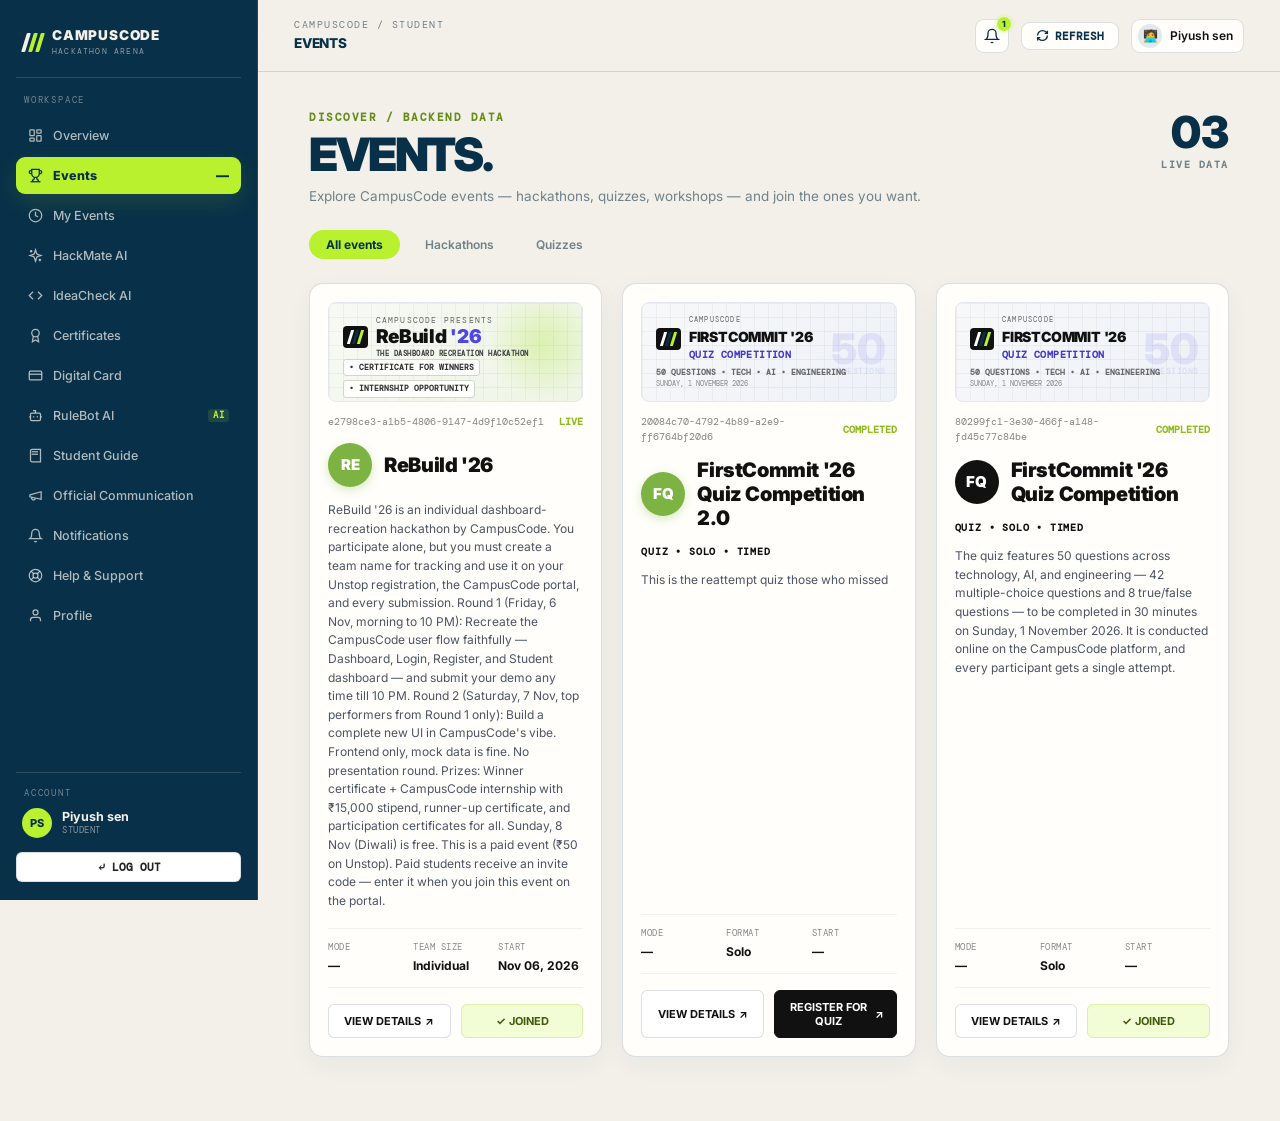
==== commit 81c809df: "Restyle student dashboard with editorial navy ivory lime system" ====
--- a/pages/student.html
+++ b/pages/student.html
@@ -1253,6 +1253,95 @@
       transform: translateY(0);
       opacity: 1;
     }
+  
+
+/* REBUILD '26 — CAMPUSCODE EDITORIAL STUDENT DASHBOARD */
+:root {
+  --bg: #F2F0E9;
+  --surface: #fffefa;
+  --surface-soft: #e9e8df;
+  --text: #102D3B;
+  --text-muted: #71818A;
+  --border: rgba(8,48,72,.15);
+  --border-light: rgba(8,48,72,.1);
+  --lime: #B9F12F;
+  --lime-dark: #8ebc1c;
+  --lime-soft: rgba(185,241,47,.18);
+  --lime-text: #405b0c;
+  --purple: #083048;
+  --purple-dark: #062536;
+  --sidebar-width: 258px;
+  --topbar-height: 72px;
+}
+html, body { background: var(--bg); color: var(--text); }
+.app-layout { background: var(--bg); }
+.sidebar {
+  background: var(--cc-navy, #083048);
+  border-right: 1px solid rgba(242,240,233,.12);
+  color: #F2F0E9;
+  padding: 24px 16px 18px;
+}
+.brand-header { border-color: rgba(242,240,233,.16); color: #F2F0E9; padding: 4px 8px 20px; }
+.brand-mark span:nth-child(1) { background: #F2F0E9; }
+.brand-mark span:nth-child(2), .brand-mark span:nth-child(3) { background: #B9F12F; }
+.brand-text strong { color: #F2F0E9; letter-spacing: .06em; }
+.brand-text small { color: rgba(242,240,233,.56); }
+.nav-section-label { color: rgba(242,240,233,.45); letter-spacing: .2em; }
+.nav-item-btn { color: rgba(242,240,233,.72); border-radius: 9px; padding: 11px 12px; }
+.nav-item-btn:hover { color: #F2F0E9; background: rgba(242,240,233,.1); }
+.nav-item-btn.active { background: #B9F12F; color: #083048; font-weight: 800; box-shadow: 0 8px 22px rgba(185,241,47,.12); }
+.ai-badge { color: #B9F12F; background: rgba(185,241,47,.13); }
+.sidebar-bottom { border-color: rgba(242,240,233,.16); }
+.user-avatar-circle { color: #083048; background: #B9F12F; border: 0; }
+.user-info-text strong { color: #F2F0E9; }
+.user-info-text span, .sidebar-bottom small { color: rgba(242,240,233,.54); }
+.topbar {
+  min-height: var(--topbar-height);
+  background: rgba(242,240,233,.94);
+  border-bottom: 1px solid var(--border);
+  padding: 14px 36px;
+  backdrop-filter: blur(14px);
+}
+.topbar-breadcrumb { color: #71818A; letter-spacing: .16em; }
+.topbar-title { color: #083048; font-family: "Space Grotesk", Inter, sans-serif; font-weight: 800; }
+.bell-btn, .refresh-btn, .topbar-user { color: #083048; background: #fffefa; border-color: var(--border); border-radius: 9px; }
+.bell-badge { color: #083048; background: #B9F12F; box-shadow: 0 0 0 3px rgba(185,241,47,.15); }
+.refresh-btn:hover, .bell-btn:hover { background: #B9F12F; border-color: #B9F12F; }
+.view-container { padding: 38px clamp(22px,4vw,58px) 64px; }
+.view-sub-tag { color: #688b1b; }
+.view-title { color: #083048; font-family: "Space Grotesk", Inter, sans-serif; letter-spacing: -.055em; }
+.view-desc { color: #71818A; }
+.live-data-number { color: #083048; }
+.live-data-label { color: #71818A; }
+.filter-pill { border: 1px solid transparent; color: #71818A; }
+.filter-pill:hover { color: #083048; background: rgba(8,48,72,.06); }
+.filter-pill.active { color: #083048; background: #B9F12F; }
+.event-card, .stat-card, .dashboard-card, .profile-card, .content-card {
+  border-color: var(--border);
+  border-radius: 14px;
+  background: #fffefa;
+  box-shadow: 0 8px 26px rgba(8,48,72,.045);
+}
+.event-card { transition: transform .25s ease, box-shadow .25s ease, border-color .25s ease; }
+.event-card:hover { transform: translateY(-5px); border-color: rgba(8,48,72,.28); box-shadow: 0 18px 38px rgba(8,48,72,.1); }
+button, a, [role="button"] { -webkit-tap-highlight-color: transparent; }
+button:active, a:active { transform: translateY(1px) scale(.985); }
+input:focus, select:focus, textarea:focus { outline-color: #8ebc1c; }
+@media (max-width: 900px) {
+  .topbar { padding: 13px 20px; }
+  .view-container { padding: 28px 22px 48px; }
+}
+@media (max-width: 600px) {
+  .sidebar { width: min(86vw, 290px); }
+  .topbar { gap: 12px; padding: 12px 14px; }
+  .topbar-user-name { display: none; }
+  .view-container { padding: 24px 16px 42px; }
+  .view-title { font-size: clamp(32px,10vw,44px); }
+}
+@media (prefers-reduced-motion: reduce) {
+  *, *::before, *::after { scroll-behavior: auto !important; animation-duration: .01ms !important; animation-iteration-count: 1 !important; transition-duration: .01ms !important; }
+}
+
   </style>
 </head>
 <body>
